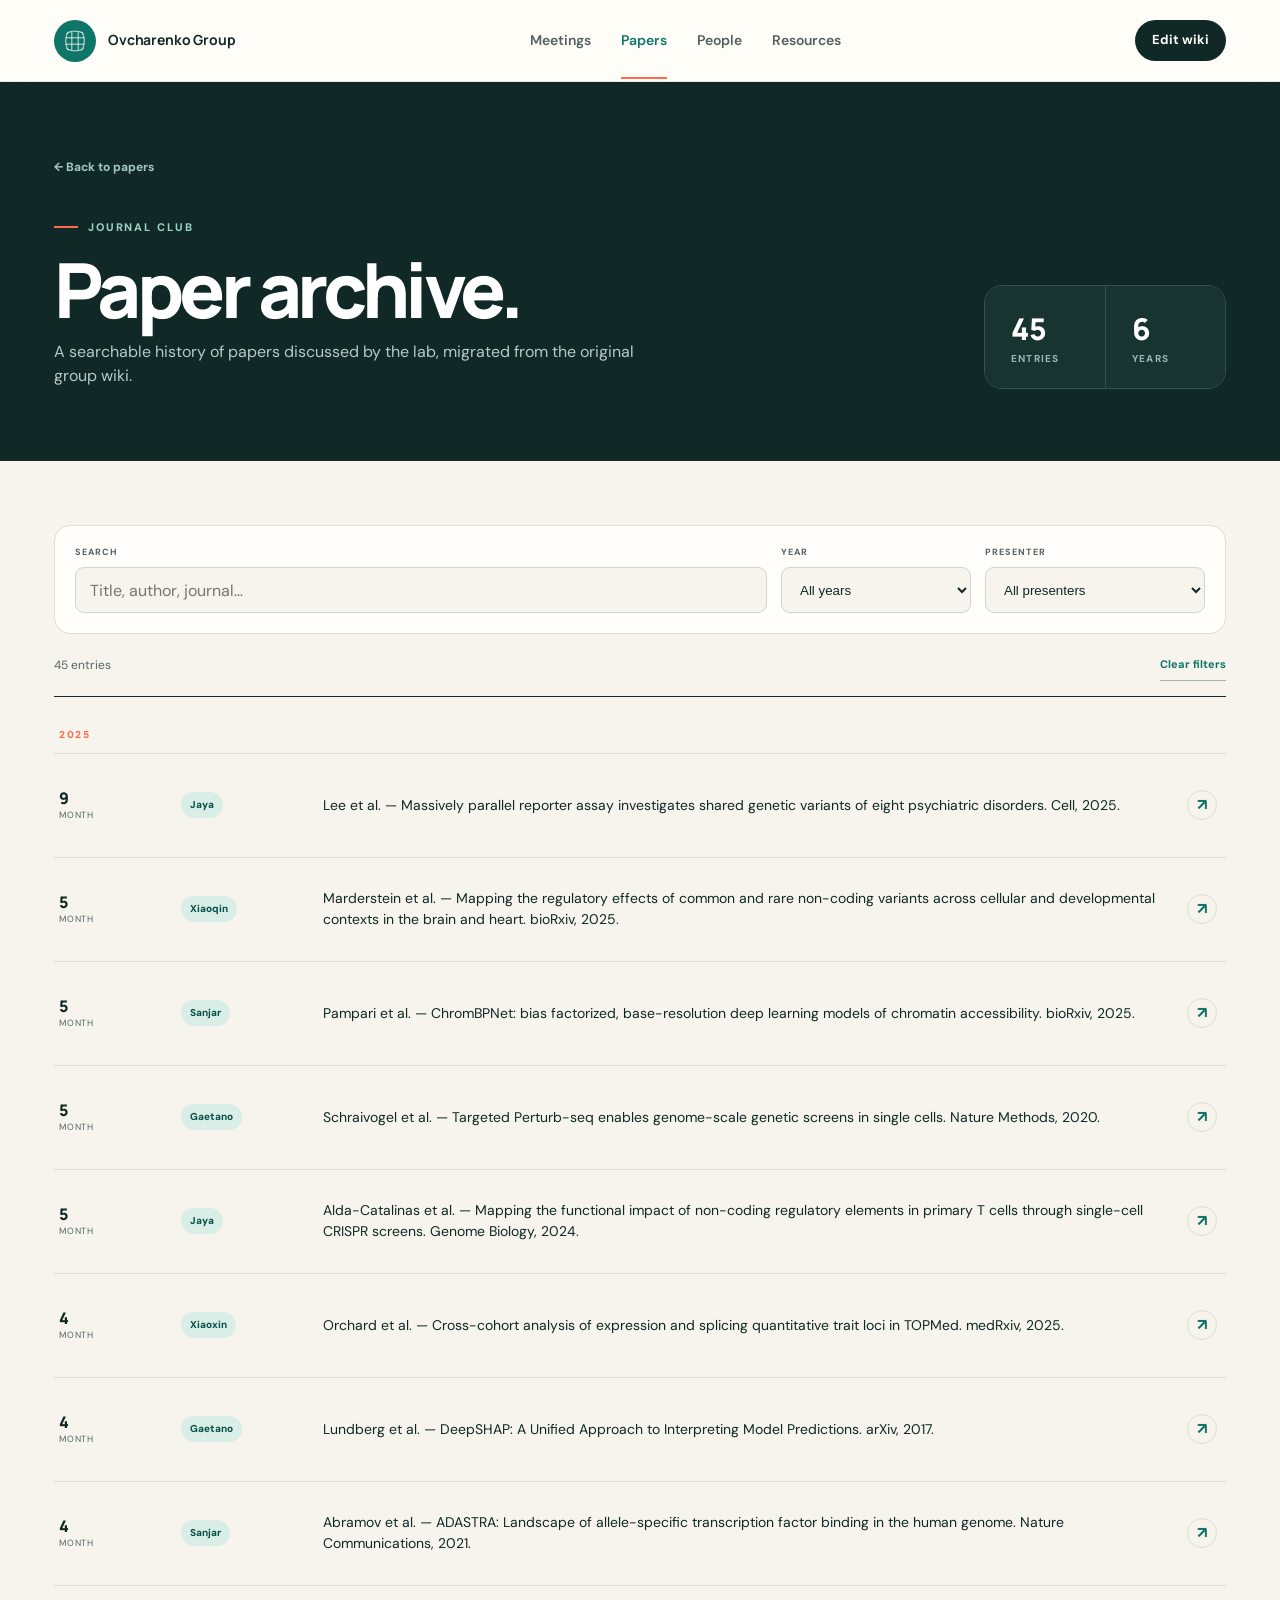
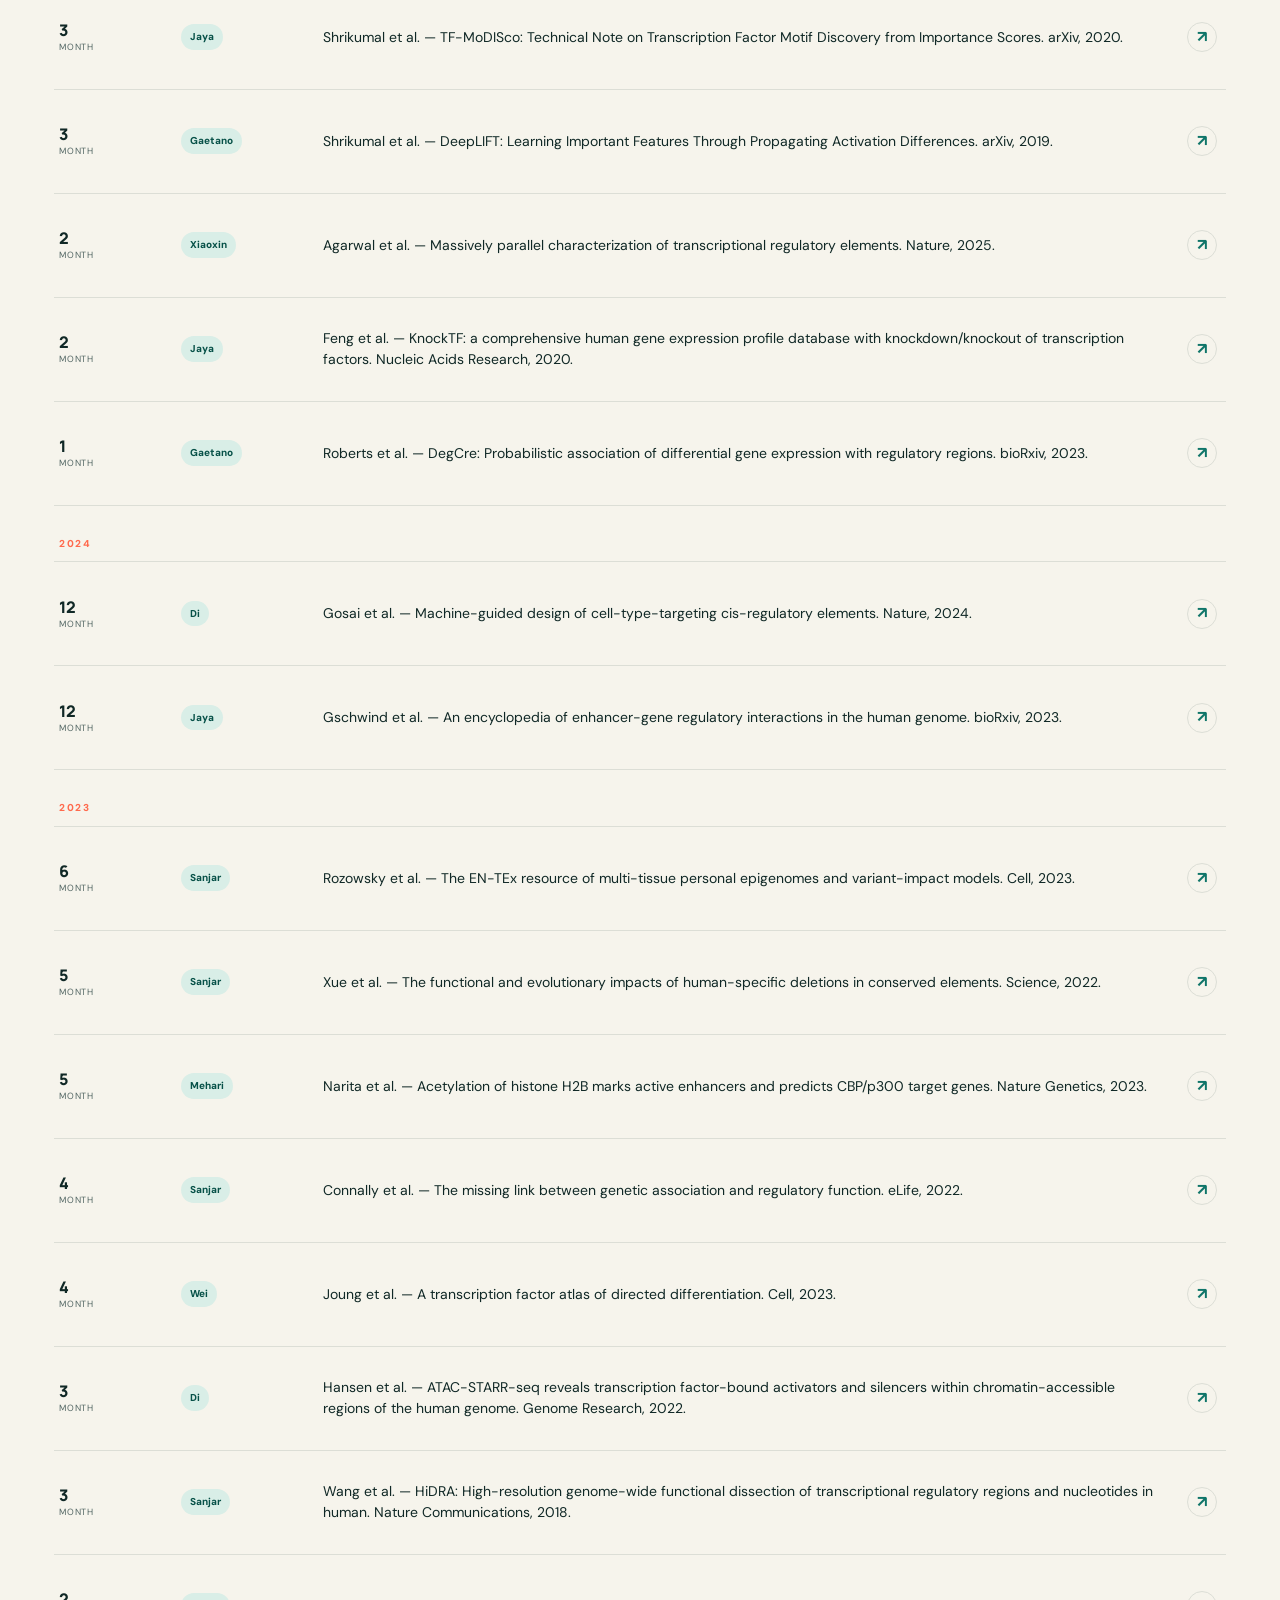
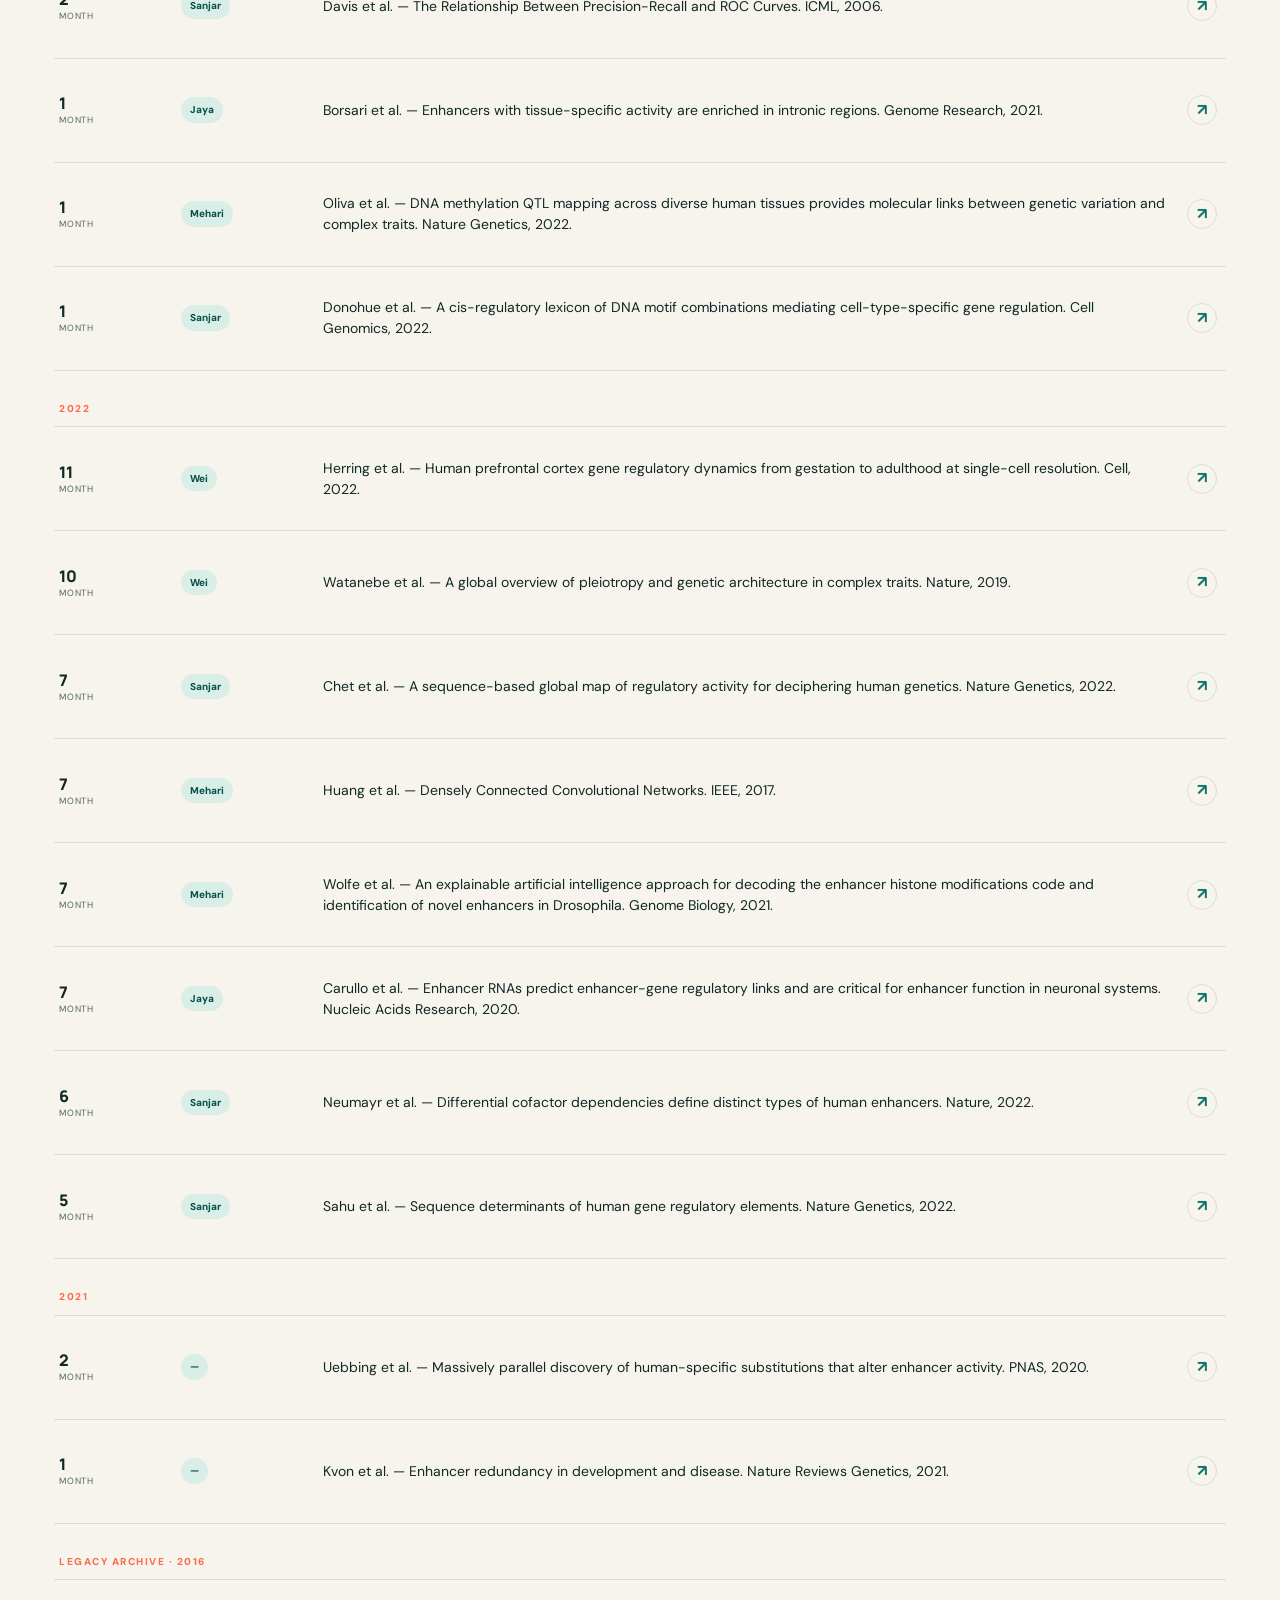
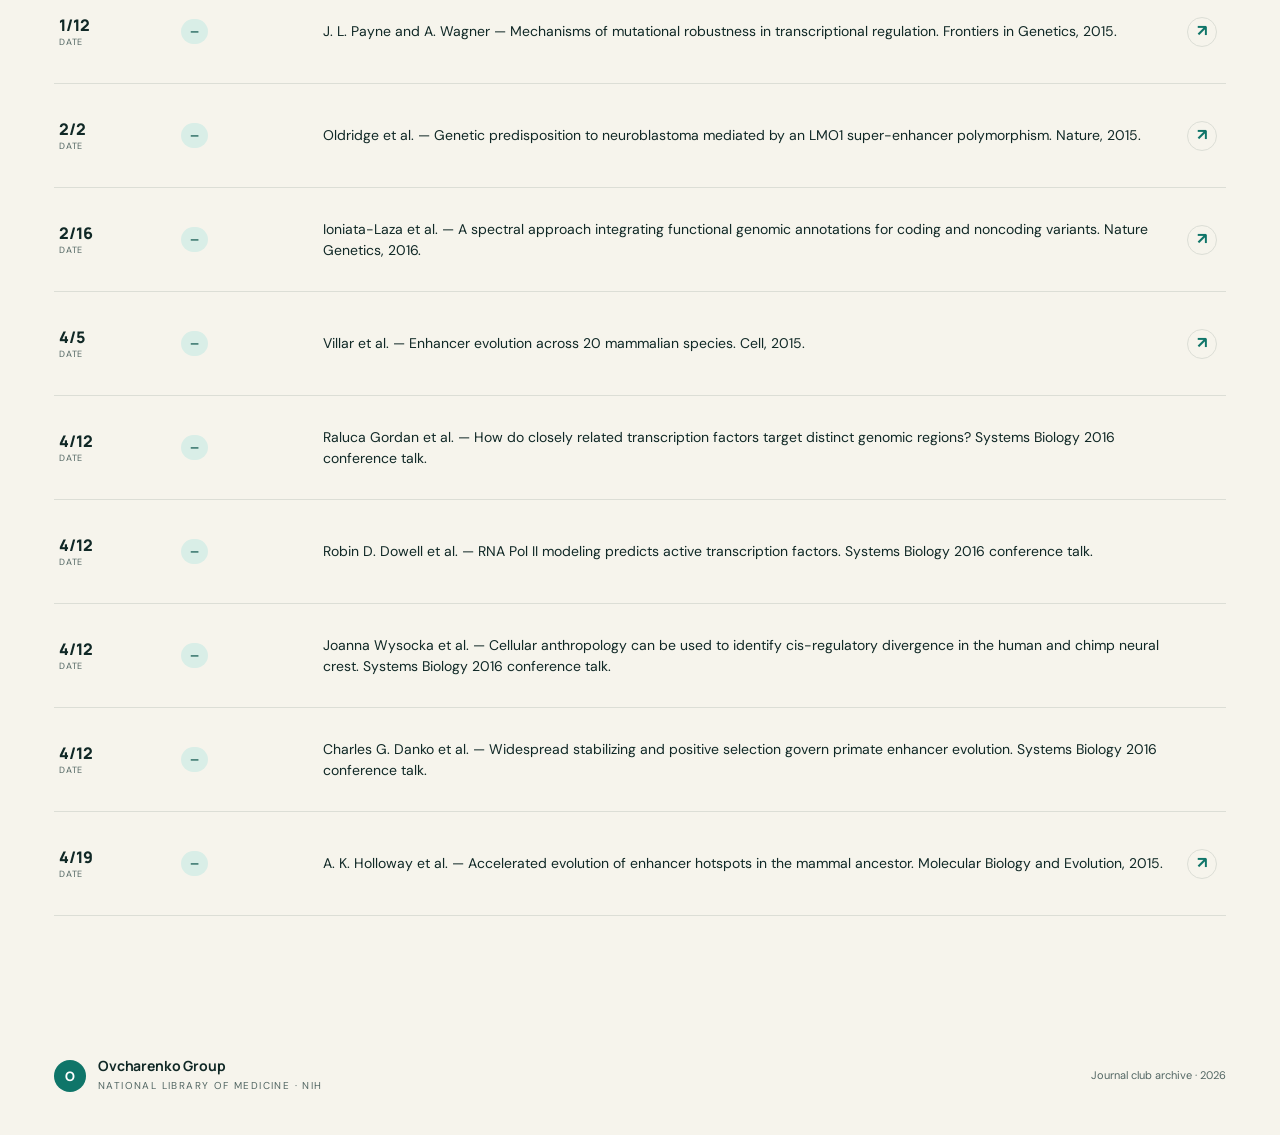
==== journal-club.html @ c12072d7 "Add modern journal club paper archive" ====
<!doctype html>
<html lang="en">
  <head>
    <meta charset="UTF-8" />
    <meta name="viewport" content="width=device-width, initial-scale=1.0" />
    <meta name="description" content="Ovcharenko Group journal club paper archive." />
    <title>Journal Club Archive · Ovcharenko Group</title>
    <link rel="preconnect" href="https://fonts.googleapis.com" />
    <link rel="preconnect" href="https://fonts.gstatic.com" crossorigin />
    <link href="https://fonts.googleapis.com/css2?family=DM+Sans:wght@400;500;600;700&family=Manrope:wght@600;700;800&display=swap" rel="stylesheet" />
    <link rel="stylesheet" href="styles.css?v=9" />
    <link rel="stylesheet" href="journal-club.css?v=1" />
  </head>
  <body>
    <a class="skip-link" href="#archive">Skip to archive</a>
    <div class="site-shell">
      <header class="topbar scrolled">
        <a class="brand" href="./" aria-label="Ovcharenko Group Wiki home">
          <span class="brand-mark" aria-hidden="true"><svg viewBox="0 0 44 44"><path d="M8 11c7-6 21-6 28 0M8 33c7 6 21 6 28 0M12 7c-6 8-6 22 0 30M32 7c6 8 6 22 0 30M7 17h30M7 27h30M17 7v30M27 7v30" /></svg></span>
          <span><strong>Ovcharenko Group</strong></span>
        </a>
        <nav class="desktop-nav" aria-label="Primary navigation">
          <a href="./#meetings">Meetings</a><a class="active" href="./#papers">Papers</a><a href="./#people">People</a><a href="./#resources">Resources</a>
        </nav>
        <div class="top-actions"><a class="edit-button" href="admin/">Edit wiki</a></div>
      </header>

      <main id="archive">
        <section class="archive-hero">
          <div>
            <a class="archive-back" href="./#papers">← Back to papers</a>
            <span class="eyebrow"><span></span> Journal club</span>
            <h1>Paper archive.</h1>
            <p>A searchable history of papers discussed by the lab, migrated from the original group wiki.</p>
          </div>
          <div class="archive-stats" aria-label="Archive summary">
            <div><strong id="paper-total">45</strong><span>entries</span></div>
            <div><strong id="year-total">6</strong><span>years</span></div>
          </div>
        </section>

        <section class="archive-section">
          <div class="archive-toolbar" aria-label="Archive filters">
            <label class="archive-search"><span>Search</span><input id="archive-search" type="search" placeholder="Title, author, journal…" autocomplete="off" /></label>
            <label><span>Year</span><select id="year-filter"><option value="">All years</option></select></label>
            <label><span>Presenter</span><select id="presenter-filter"><option value="">All presenters</option></select></label>
          </div>
          <div class="archive-meta"><p id="result-count" aria-live="polite"></p><button id="clear-filters" type="button">Clear filters</button></div>
          <div class="archive-list" id="archive-list"></div>
          <div class="archive-empty" id="archive-empty" hidden><strong>No papers found.</strong><span>Try a broader search or clear the filters.</span></div>
        </section>
      </main>

      <footer>
        <div class="brand footer-brand"><span class="brand-mark" aria-hidden="true">O</span><span><strong>Ovcharenko Group</strong><small>National Library of Medicine · NIH</small></span></div>
        <p>Journal club archive · <span id="year"></span></p>
      </footer>
    </div>
    <script src="journal-club.js?v=1" defer></script>
  </body>
</html>
---- styles.css ----
:root {
  --ink: #102826;
  --ink-soft: #526663;
  --paper: #f6f4ec;
  --white: #fffefa;
  --green: #0f7569;
  --green-dark: #075148;
  --mint: #d9eee7;
  --coral: #ff6a4d;
  --line: #dcded6;
  --yellow: #f5c75b;
  --shadow: 0 24px 60px rgba(14, 50, 45, .13);
  --radius: 22px;
}

* { box-sizing: border-box; }
html { scroll-behavior: smooth; scroll-padding-top: 96px; }
body { margin: 0; color: var(--ink); background: var(--paper); font-family: "DM Sans", sans-serif; font-size: 16px; line-height: 1.55; }
a { color: inherit; text-decoration: none; }
button, input { font: inherit; }
button { color: inherit; }
.skip-link { position: fixed; z-index: 99; left: 16px; top: -60px; padding: 10px 16px; background: var(--ink); color: white; border-radius: 8px; }
.skip-link:focus { top: 16px; }
.site-shell { overflow-x: clip; }
.topbar { position: sticky; top: 0; z-index: 50; height: 82px; margin: auto; padding: 0 max(34px, calc((100vw - 1172px) / 2)); display: flex; align-items: center; justify-content: space-between; gap: 28px; background: rgba(246,244,236,.92); border-bottom: 1px solid transparent; backdrop-filter: blur(16px); -webkit-backdrop-filter: blur(16px); transition: box-shadow .25s ease, border-color .25s ease, background .25s ease; }
.topbar.scrolled { background: rgba(255,254,250,.9); border-bottom-color: rgba(16,40,38,.09); box-shadow: 0 10px 28px rgba(14,50,45,.07); }
.brand { display: flex; align-items: center; gap: 12px; min-width: max-content; }
.brand-mark { width: 42px; height: 42px; border-radius: 50%; display: grid; place-items: center; background: var(--green); color: white; font-family: Manrope; font-weight: 800; }
.brand-mark svg { width: 28px; fill: none; stroke: currentColor; stroke-width: 1.25; }
.brand strong, .brand small { display: block; }
.brand strong { font: 700 14px/1.2 Manrope, sans-serif; letter-spacing: -.01em; }
.brand small { margin-top: 3px; color: var(--ink-soft); font-size: 10px; text-transform: uppercase; letter-spacing: .14em; }
.desktop-nav { display: flex; gap: 30px; align-items: center; }
.desktop-nav a { padding: 28px 0 25px; border-bottom: 2px solid transparent; color: #52605e; font-weight: 600; font-size: 14px; }
.desktop-nav a:hover, .desktop-nav a.active { color: var(--green); border-color: var(--coral); }
.top-actions { display: flex; align-items: center; gap: 12px; }
.search-trigger { border: 0; background: transparent; display: flex; align-items: center; gap: 7px; cursor: pointer; padding: 9px; color: var(--ink-soft); }
.search-trigger svg { width: 18px; fill: none; stroke: currentColor; stroke-width: 1.8; }
kbd { padding: 1px 6px; background: #e5e4dc; border: 1px solid #d3d3ca; border-radius: 5px; font-size: 10px; }
.edit-button { padding: 10px 17px; border-radius: 999px; background: var(--ink); color: white; font-size: 13px; font-weight: 700; transition: .2s; }
.edit-button:hover { background: var(--green); transform: translateY(-1px); }
.menu-button { display: none; border: 0; background: transparent; width: 42px; padding: 8px; cursor: pointer; }
.menu-button span { display: block; height: 2px; margin: 5px; background: var(--ink); }
.mobile-nav { padding: 18px 28px 24px; background: var(--white); border-top: 1px solid var(--line); }
.mobile-nav a { display: block; padding: 10px 0; font-weight: 600; }
.announcement { padding: 0 max(34px, calc((100vw - 1172px) / 2)); background: #e4f0eb; border-top: 1px solid rgba(15,117,105,.1); border-bottom: 1px solid rgba(15,117,105,.14); }
.announcement-inner { min-height: 64px; display: flex; align-items: center; gap: 18px; }
.announcement-label { flex: 0 0 auto; padding: 5px 9px; border-radius: 999px; background: var(--green); color: white; font-size: 9px; font-weight: 800; letter-spacing: .12em; text-transform: uppercase; }
.announcement p { margin: 0; color: #355b56; font-size: 12px; line-height: 1.5; }
.announcement strong { color: var(--green-dark); }

.hero { position: relative; min-height: 0; padding: 64px max(34px, calc((100vw - 1172px) / 2)) 56px; display: grid; grid-template-columns: 1.08fr .92fr; gap: 110px; align-items: center; background: var(--paper); color: var(--ink); overflow: hidden; border-top: 1px solid rgba(16,40,38,.08); border-bottom: 1px solid rgba(16,40,38,.06); }
.hero-copy, .next-card { position: relative; z-index: 2; }
.eyebrow, .section-kicker { font-size: 11px; font-weight: 800; letter-spacing: .17em; text-transform: uppercase; }
.eyebrow { display: flex; align-items: center; gap: 10px; color: var(--green); }
.eyebrow span { width: 24px; height: 2px; background: var(--coral); }
.hero h1 { max-width: 700px; margin: 20px 0 20px; font: 700 clamp(43px, 4.6vw, 66px)/1.05 Manrope, sans-serif; letter-spacing: -.055em; }
.hero h1 em { color: var(--green); font-style: normal; }
.hero-copy > p { max-width: 510px; margin: 0; color: var(--ink-soft); font-size: 17px; }
.hero-links { display: flex; align-items: center; gap: 28px; margin-top: 34px; }
.primary-button { display: inline-flex; align-items: center; gap: 24px; padding: 12px 17px; border-radius: 999px; background: var(--ink); color: white; font-weight: 700; font-size: 13px; box-shadow: none; transition: transform .25s ease, background .25s ease; }
.primary-button:hover { background: var(--green); transform: translateY(-2px); }
.text-button { padding: 10px 0; border: 0; border-bottom: 1px solid #a9b3ae; background: transparent; color: var(--ink); font-weight: 600; cursor: pointer; }
.next-card { border: 1px solid rgba(255,255,255,.12); border-radius: var(--radius); background: var(--green-dark); color: white; box-shadow: 0 30px 70px rgba(7,81,72,.16); overflow: hidden; transform: none; transition: transform .35s ease, box-shadow .35s ease; }
.next-card:hover { transform: translateY(-5px); box-shadow: 0 38px 85px rgba(7,81,72,.22); }
.next-card-top { display: flex; align-items: center; gap: 9px; padding: 16px 20px; border-bottom: 1px solid rgba(255,255,255,.13); color: #b8ded7; text-transform: uppercase; letter-spacing: .1em; font-size: 10px; font-weight: 800; }
.live-dot { width: 7px; height: 7px; border-radius: 50%; background: var(--coral); box-shadow: 0 0 0 4px rgba(255,106,77,.14); }
.date-chip { margin-left: auto; padding: 4px 8px; background: rgba(255,255,255,.1); color: white; border-radius: 999px; }
.next-card-body { padding: 25px 25px 22px; }
.meeting-time { margin: 0 0 7px; color: #b8cfcb; font-size: 13px; }
.next-card h2 { margin: 0; font: 800 27px/1.2 Manrope, sans-serif; }
.paper-title { margin: 14px 0 23px; color: #c8d9d6; font-size: 14px; line-height: 1.55; }
.presenter-row { display: flex; align-items: center; gap: 11px; }
.avatar { width: 36px; height: 36px; display: grid; place-items: center; border-radius: 50%; background: var(--coral); color: white; font-size: 11px; font-weight: 800; }
.presenter-row small, .presenter-row strong { display: block; }
.presenter-row small { color: #a6bfba; font-size: 10px; }
.presenter-row strong { font-size: 13px; }
.next-card-footer { padding: 13px 20px; background: rgba(255,255,255,.05); border-top: 1px solid rgba(255,255,255,.1); color: #b8cfcb; font-size: 11px; }
.next-card-footer span { display: flex; align-items: center; gap: 7px; }
.next-card-footer svg { width: 15px; fill: none; stroke: #8fc3ba; stroke-width: 1.7; }
.ambient-grid { position: absolute; inset: 0; pointer-events: none; opacity: .55; background-image: radial-gradient(rgba(15,117,105,.18) 1px, transparent 1px); background-size: 26px 26px; mask-image: linear-gradient(90deg, transparent 0%, transparent 48%, #000 100%); }

.content-section { max-width: 1172px; margin: auto; padding: 100px 0; }
.meetings-section { padding-top: 64px; }
.section-heading { display: flex; justify-content: space-between; align-items: end; margin-bottom: 35px; }
.section-kicker { color: var(--coral); }
.section-heading h2, .project-panel h2, .people-heading h2 { margin: 8px 0 0; font: 800 38px/1.08 Manrope, sans-serif; letter-spacing: -.045em; }
.section-heading > p { margin: 0; color: var(--ink-soft); font-size: 13px; text-align: right; }
.meeting-list { border-top: 1px solid var(--ink); }
.meeting-row { display: grid; grid-template-columns: 115px 140px 1fr 34px; gap: 20px; align-items: center; min-height: 95px; padding: 14px 6px; border-bottom: 1px solid var(--line); }
.meeting-row.is-past { position: relative; opacity: .68; background: rgba(16,40,38,.035); color: #687673; }
.meeting-row.is-past .date-block strong { color: #7e8986; }
.meeting-row.is-past .meeting-info small { color: #89918f; }
.meeting-row.is-past .meeting-link { background: var(--paper); }
.schedule-divider { padding: 31px 6px 10px; border-bottom: 1px solid var(--line); }
.schedule-divider span { display: inline-flex; align-items: center; gap: 8px; color: #89918f; font-size: 10px; font-weight: 800; letter-spacing: .14em; text-transform: uppercase; }
.schedule-divider span::before { content: ""; width: 18px; height: 1px; background: #abb3b0; }
.empty-schedule { padding: 28px 6px; border-bottom: 1px solid var(--line); color: var(--ink-soft); font-size: 13px; }
.date-block strong, .date-block small { display: block; }.date-block strong { font: 800 23px Manrope; }.date-block small { color: var(--ink-soft); font-size: 10px; text-transform: uppercase; letter-spacing: .1em; }
.meeting-person { font-weight: 700; font-size: 14px; }
.meeting-info small { color: var(--green); font-size: 10px; text-transform: uppercase; letter-spacing: .12em; font-weight: 800; }
.meeting-info p { margin: 4px 0 0; font-size: 14px; line-height: 1.4; }
.meeting-link { width: 30px; height: 30px; display: grid; place-items: center; border: 1px solid var(--line); border-radius: 50%; color: var(--green); }
.meeting-link:hover { color: white; background: var(--green); }
.show-all { margin: 26px auto 0; display: block; padding: 10px 18px; border: 1px solid var(--line); background: transparent; border-radius: 999px; color: var(--ink-soft); font-size: 12px; font-weight: 700; cursor: pointer; }
.show-all:hover { border-color: var(--green); color: var(--green); }

.papers-section { max-width: none; padding-left: max(34px, calc((100vw - 1172px) / 2)); padding-right: max(34px, calc((100vw - 1172px) / 2)); background: var(--ink); color: white; }
.section-heading.light > p { color: #9cafac; }.section-heading.light h2 { color: white; }
.archive-link { display: inline-block; margin-top: 10px; color: #d1e8e3; font-weight: 700; }
.archive-link:hover { color: white; }
.paper-grid { display: grid; grid-template-columns: repeat(3, 1fr); gap: 16px; }
.paper-card { min-height: 245px; padding: 23px; display: flex; flex-direction: column; border: 1px solid #39504e; border-radius: 14px; background: #183432; transition: .25s; }
.paper-card:hover { transform: translateY(-4px); border-color: #658b85; background: #1b3d3a; }
.paper-card > span { color: var(--yellow); font-size: 10px; font-weight: 800; letter-spacing: .13em; text-transform: uppercase; }
.paper-card h3 { margin: 18px 0; font: 700 17px/1.4 Manrope; letter-spacing: -.02em; }
.paper-card a { margin-top: auto; color: #b6d1cc; font-size: 12px; font-weight: 700; }.paper-card a:hover { color: white; }

.split-section { display: grid; grid-template-columns: .8fr 1.2fr; gap: 80px; }
.project-panel > p { color: var(--ink-soft); font-size: 13px; }
.project-list { margin-top: 26px; border-top: 1px solid var(--ink); }
.project-row { display: grid; grid-template-columns: 92px 1fr; padding: 13px 4px; border-bottom: 1px solid var(--line); font-size: 13px; }.project-row strong { color: var(--green); }
.people-heading { display: flex; align-items: end; justify-content: space-between; }.people-heading > a { padding-bottom: 5px; color: var(--green); font-size: 12px; font-weight: 700; }
.people-grid { margin-top: 28px; display: grid; grid-template-columns: repeat(3, 1fr); gap: 12px; }
.person { min-height: 190px; border: 1px solid var(--line); border-radius: 14px; background: var(--white); overflow: hidden; transition: transform .3s ease, box-shadow .3s ease, border-color .3s ease; }
.person:hover { transform: translateY(-4px); border-color: #bbc9c5; box-shadow: 0 16px 34px rgba(14,50,45,.09); }
.person-photo-wrap { position: relative; width: 100%; height: 128px; background: linear-gradient(145deg, var(--mint), #edf0e6); display: grid; place-items: center; overflow: hidden; }
.person-photo { width: 100%; height: 100%; display: block; object-fit: cover; object-position: center 28%; filter: saturate(.84); transition: transform .5s ease, filter .4s ease; }
.person:hover .person-photo { transform: scale(1.035); filter: saturate(1); }
.person-avatar { width: 50px; height: 50px; display: grid; place-items: center; border-radius: 50%; background: var(--green); color: white; font-size: 12px; font-weight: 800; }
.person-details { padding: 12px 13px 14px; }.person-details strong, .person-details small { display: block; }.person-details strong { font: 700 12px Manrope; }.person-details small { margin-top: 3px; color: var(--ink-soft); font-size: 9px; }

.resources-section { padding-top: 0; }
.resource-grid { display: grid; grid-template-columns: repeat(3, 1fr); gap: 14px; }
.resource-card { min-height: 150px; padding: 21px; border: 1px solid var(--line); border-radius: 13px; background: var(--white); transition: .2s; }
.resource-card:hover { border-color: var(--green); box-shadow: 0 12px 28px rgba(12,67,60,.08); transform: translateY(-2px); }
.resource-card b { display: inline-grid; place-items: center; width: 30px; height: 30px; border-radius: 8px; background: var(--mint); color: var(--green); font-size: 11px; }
.resource-card h3 { margin: 15px 0 3px; font: 700 15px Manrope; }.resource-card p { margin: 0; color: var(--ink-soft); font-size: 11px; }
.acknowledgement { max-width: 1172px; margin: 0 auto 80px; border-top: 1px solid var(--line); border-bottom: 1px solid var(--line); }
.acknowledgement button { width: 100%; display: flex; justify-content: space-between; align-items: center; padding: 20px 4px; border: 0; background: transparent; text-align: left; cursor: pointer; }.acknowledgement strong, .acknowledgement small { display: block; }.acknowledgement strong { font-size: 13px; }.acknowledgement small { color: var(--ink-soft); font-size: 11px; }.acknowledgement button > span:last-child { font-size: 24px; color: var(--green); }.acknowledgement p { max-width: 900px; margin: 0; padding: 0 4px 24px; color: var(--ink-soft); font-size: 12px; }
footer { max-width: 1172px; margin: auto; padding: 30px 0 40px; display: flex; justify-content: space-between; align-items: center; }footer p { color: var(--ink-soft); font-size: 11px; }.footer-brand .brand-mark { width: 32px; height: 32px; font-size: 13px; }
.reveal { opacity: 0; transform: translateY(18px); transition: opacity .7s ease, transform .7s ease; }.reveal.is-visible { opacity: 1; transform: translateY(0); }

.search-dialog { width: min(680px, calc(100vw - 28px)); max-height: 75vh; margin-top: 11vh; padding: 0; border: 0; border-radius: 16px; background: var(--white); box-shadow: var(--shadow); }.search-dialog::backdrop { background: rgba(4, 28, 25, .76); backdrop-filter: blur(5px); }.search-box { height: 70px; display: grid; grid-template-columns: 24px 1fr 34px; align-items: center; gap: 12px; padding: 0 20px; border-bottom: 1px solid var(--line); }.search-box svg { width: 22px; fill: none; stroke: var(--green); stroke-width: 1.8; }.search-box input { width: 100%; border: 0; outline: 0; background: transparent; font-size: 17px; }.search-box button { border: 0; background: transparent; font-size: 26px; cursor: pointer; }.search-results { padding: 16px 20px 24px; max-height: 55vh; overflow: auto; }.search-results > p { color: var(--ink-soft); font-size: 13px; }.search-result { display: block; padding: 13px 4px; border-bottom: 1px solid var(--line); }.search-result small { display: block; color: var(--coral); text-transform: uppercase; letter-spacing: .1em; font-size: 9px; font-weight: 800; }.search-result strong { display: block; margin-top: 3px; font-size: 13px; }

@media (max-width: 900px) {
  .desktop-nav, .search-trigger span, .search-trigger kbd { display: none; }.menu-button { display: block; }.hero { grid-template-columns: 1fr; gap: 46px; padding-top: 65px; padding-bottom: 85px; }.next-card { max-width: 520px; transform: none; }.ambient-grid { mask-image: linear-gradient(180deg, transparent 0%, #000 100%); }.content-section, .acknowledgement, footer { margin-left: 28px; margin-right: 28px; }.papers-section { margin: 0; }.paper-grid { grid-template-columns: repeat(2, 1fr); }.split-section { grid-template-columns: 1fr; gap: 60px; }.resource-grid { grid-template-columns: repeat(2, 1fr); }
}
@media (max-width: 580px) {
  .topbar { height: 70px; padding: 0 18px; }.brand small, .edit-button { display: none; }.announcement { padding: 14px 20px; }.announcement-inner { min-height: 0; align-items: flex-start; gap: 10px; }.announcement p { font-size: 11px; }.hero { padding: 54px 22px 76px; }.hero h1 { font-size: 43px; }.hero-copy > p { font-size: 16px; }.hero-links { align-items: flex-start; flex-direction: column; gap: 14px; }.next-card-body { padding: 21px; }.content-section { padding: 74px 0; margin-left: 20px; margin-right: 20px; }.section-heading { align-items: flex-start; gap: 16px; }.section-heading > p { display: none; }.section-heading h2, .project-panel h2, .people-heading h2 { font-size: 31px; }.meeting-row { grid-template-columns: 77px 1fr 28px; gap: 12px; }.meeting-person { grid-column: 2; grid-row: 1; align-self: start; margin-top: 2px; }.meeting-info { grid-column: 1 / 4; padding-top: 3px; }.meeting-link { grid-column: 3; grid-row: 1; }.date-block strong { font-size: 18px; }.paper-grid, .people-grid, .resource-grid { grid-template-columns: 1fr; }.paper-card { min-height: 205px; }.people-grid { grid-template-columns: repeat(2, 1fr); }.person { min-height: 70px; }.acknowledgement, footer { margin-left: 20px; margin-right: 20px; }.footer-brand small { display: block; }footer { align-items: flex-start; flex-direction: column; gap: 18px; }
}
@media (prefers-reduced-motion: reduce) { * { scroll-behavior: auto !important; transition: none !important; }.reveal { opacity: 1; transform: none; } }
---- journal-club.css ----
.archive-hero { min-height: 360px; padding: 72px max(34px, calc((100vw - 1172px) / 2)); display: flex; align-items: end; justify-content: space-between; gap: 60px; color: white; background: var(--ink); }
.archive-back { display: inline-block; margin-bottom: 42px; color: #a9c7c2; font-size: 12px; font-weight: 700; }
.archive-back:hover { color: white; }
.archive-hero .eyebrow { color: #9bd0c7; }
.archive-hero h1 { margin: 15px 0 13px; font: 800 clamp(48px, 6vw, 76px)/1 Manrope, sans-serif; letter-spacing: -.06em; }
.archive-hero p { max-width: 590px; margin: 0; color: #b7cac7; font-size: 16px; }
.archive-stats { display: flex; flex: 0 0 auto; border: 1px solid #38504d; border-radius: 18px; overflow: hidden; }
.archive-stats div { min-width: 120px; padding: 22px 26px; background: #173431; }
.archive-stats div + div { border-left: 1px solid #38504d; }
.archive-stats strong, .archive-stats span { display: block; }
.archive-stats strong { font: 800 30px Manrope; }
.archive-stats span { margin-top: 2px; color: #9db7b3; font-size: 10px; font-weight: 700; letter-spacing: .12em; text-transform: uppercase; }
.archive-section { max-width: 1172px; margin: auto; padding: 64px 0 110px; }
.archive-toolbar { display: grid; grid-template-columns: 1fr 190px 220px; gap: 14px; padding: 20px; border: 1px solid var(--line); border-radius: 16px; background: var(--white); }
.archive-toolbar label { display: grid; gap: 7px; }
.archive-toolbar label > span { color: var(--ink-soft); font-size: 9px; font-weight: 800; letter-spacing: .12em; text-transform: uppercase; }
.archive-toolbar input, .archive-toolbar select { width: 100%; height: 46px; padding: 0 14px; border: 1px solid #ced4ce; border-radius: 9px; color: var(--ink); background: var(--paper); outline: none; }
.archive-toolbar input:focus, .archive-toolbar select:focus { border-color: var(--green); box-shadow: 0 0 0 3px rgba(15,117,105,.1); }
.archive-meta { min-height: 62px; display: flex; align-items: center; justify-content: space-between; }
.archive-meta p { margin: 0; color: var(--ink-soft); font-size: 12px; }
.archive-meta button { padding: 7px 0; border: 0; border-bottom: 1px solid #a9b3ae; color: var(--green); background: transparent; font-size: 11px; font-weight: 700; cursor: pointer; }
.archive-list { border-top: 1px solid var(--ink); }
.archive-row { display: grid; grid-template-columns: 100px 120px 1fr 34px; gap: 22px; align-items: center; min-height: 104px; padding: 17px 5px; border-bottom: 1px solid var(--line); transition: background .2s; }
.archive-row:hover { background: rgba(255,254,250,.7); }
.archive-date strong, .archive-date small { display: block; }
.archive-date strong { font: 800 16px Manrope; }
.archive-date small { color: var(--ink-soft); font-size: 9px; letter-spacing: .09em; text-transform: uppercase; }
.presenter-chip { justify-self: start; padding: 5px 9px; border-radius: 999px; color: var(--green-dark); background: var(--mint); font-size: 10px; font-weight: 800; }
.archive-citation { margin: 0; font-size: 14px; line-height: 1.5; }
.archive-row-link { width: 30px; height: 30px; display: grid; place-items: center; border: 1px solid var(--line); border-radius: 50%; color: var(--green); font-weight: 800; }
.archive-row-link:hover { color: white; background: var(--green); }
.archive-year-divider { padding: 30px 5px 10px; border-bottom: 1px solid var(--line); color: var(--coral); font-size: 10px; font-weight: 800; letter-spacing: .15em; text-transform: uppercase; }
.archive-empty { padding: 70px 20px; text-align: center; border-bottom: 1px solid var(--line); }
.archive-empty strong, .archive-empty span { display: block; }
.archive-empty span { margin-top: 7px; color: var(--ink-soft); font-size: 13px; }
@media (max-width: 900px) { .archive-hero { align-items: flex-start; flex-direction: column; }.archive-section { margin: 0 28px; }.archive-toolbar { grid-template-columns: 1fr 1fr; }.archive-search { grid-column: 1 / -1; } }
@media (max-width: 580px) { .archive-hero { min-height: 0; padding: 48px 20px 54px; }.archive-back { margin-bottom: 32px; }.archive-stats { width: 100%; }.archive-stats div { min-width: 0; flex: 1; }.archive-section { margin: 0 20px; padding-top: 36px; }.archive-toolbar { grid-template-columns: 1fr; padding: 15px; }.archive-search { grid-column: auto; }.archive-row { grid-template-columns: 76px 1fr 28px; gap: 10px; padding: 16px 2px; }.presenter-chip { grid-column: 2; grid-row: 1; }.archive-citation { grid-column: 1 / 4; font-size: 13px; }.archive-row-link { grid-column: 3; grid-row: 1; } }
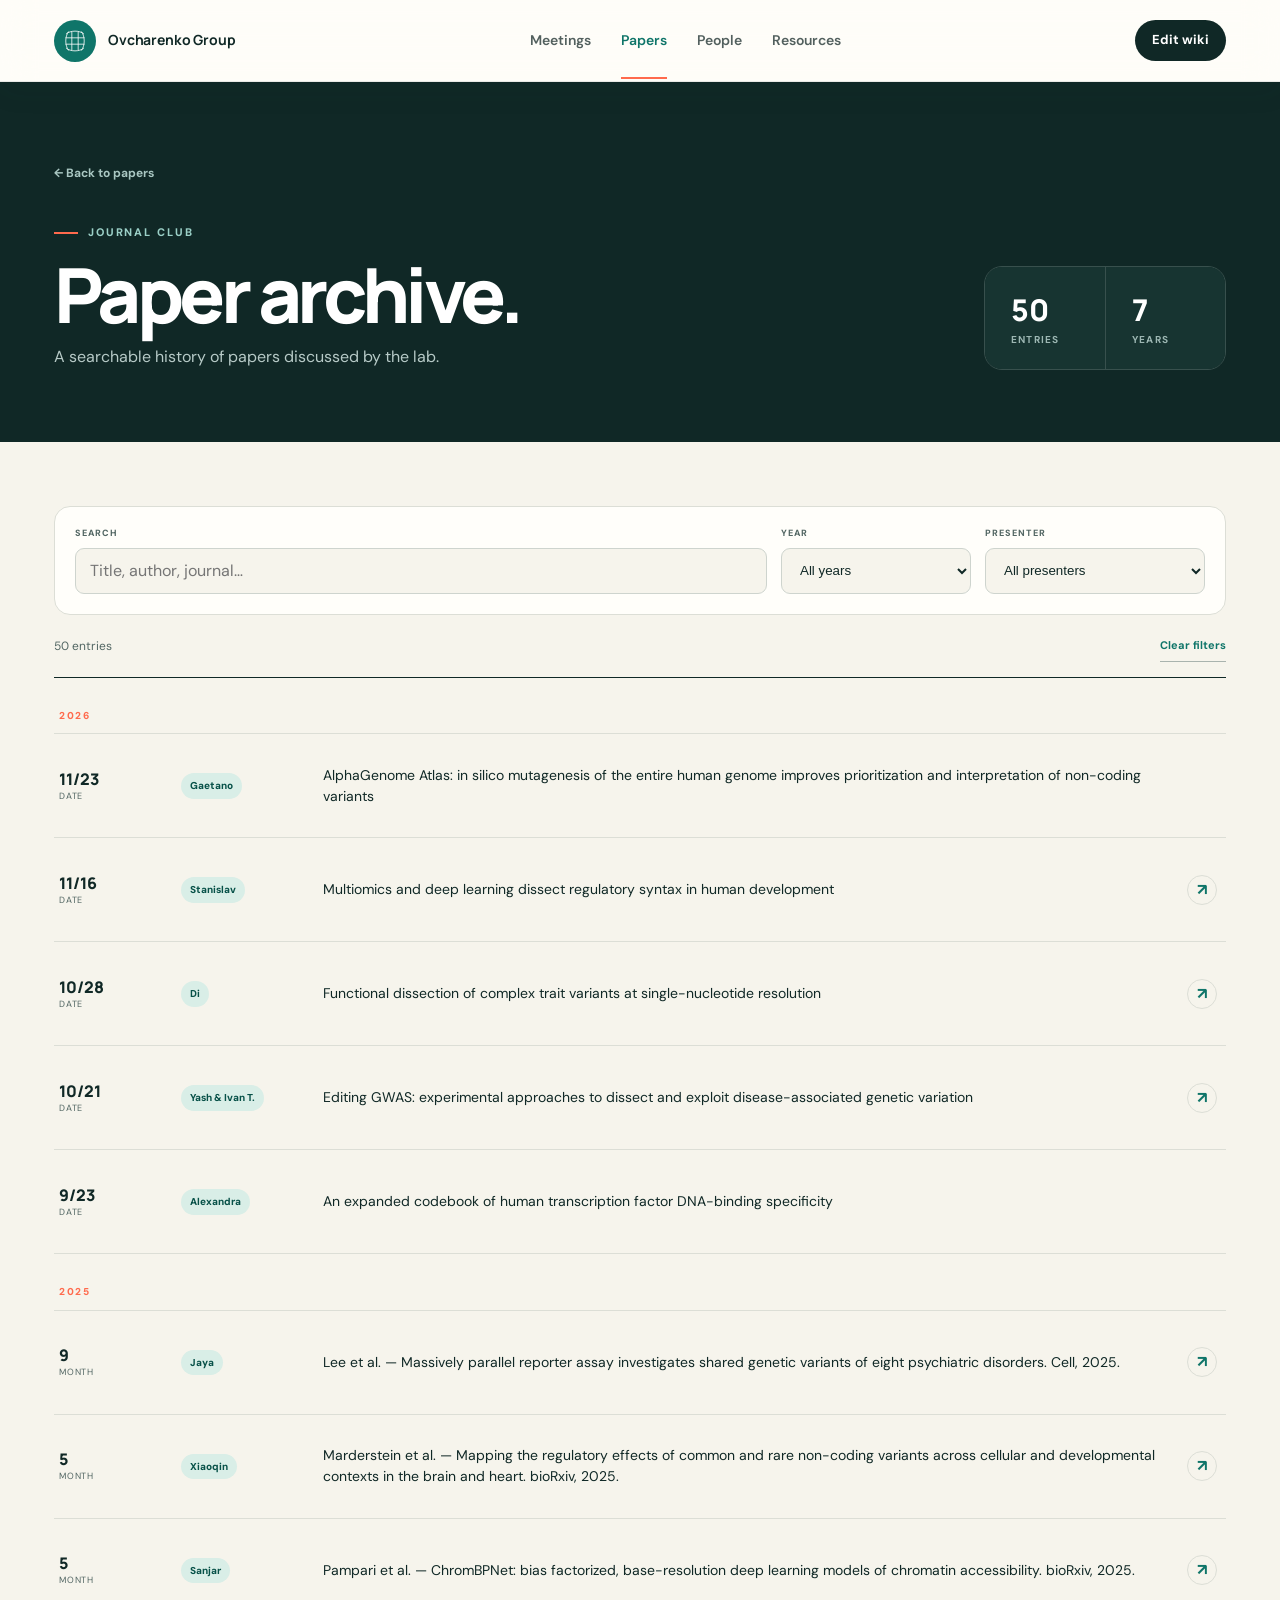
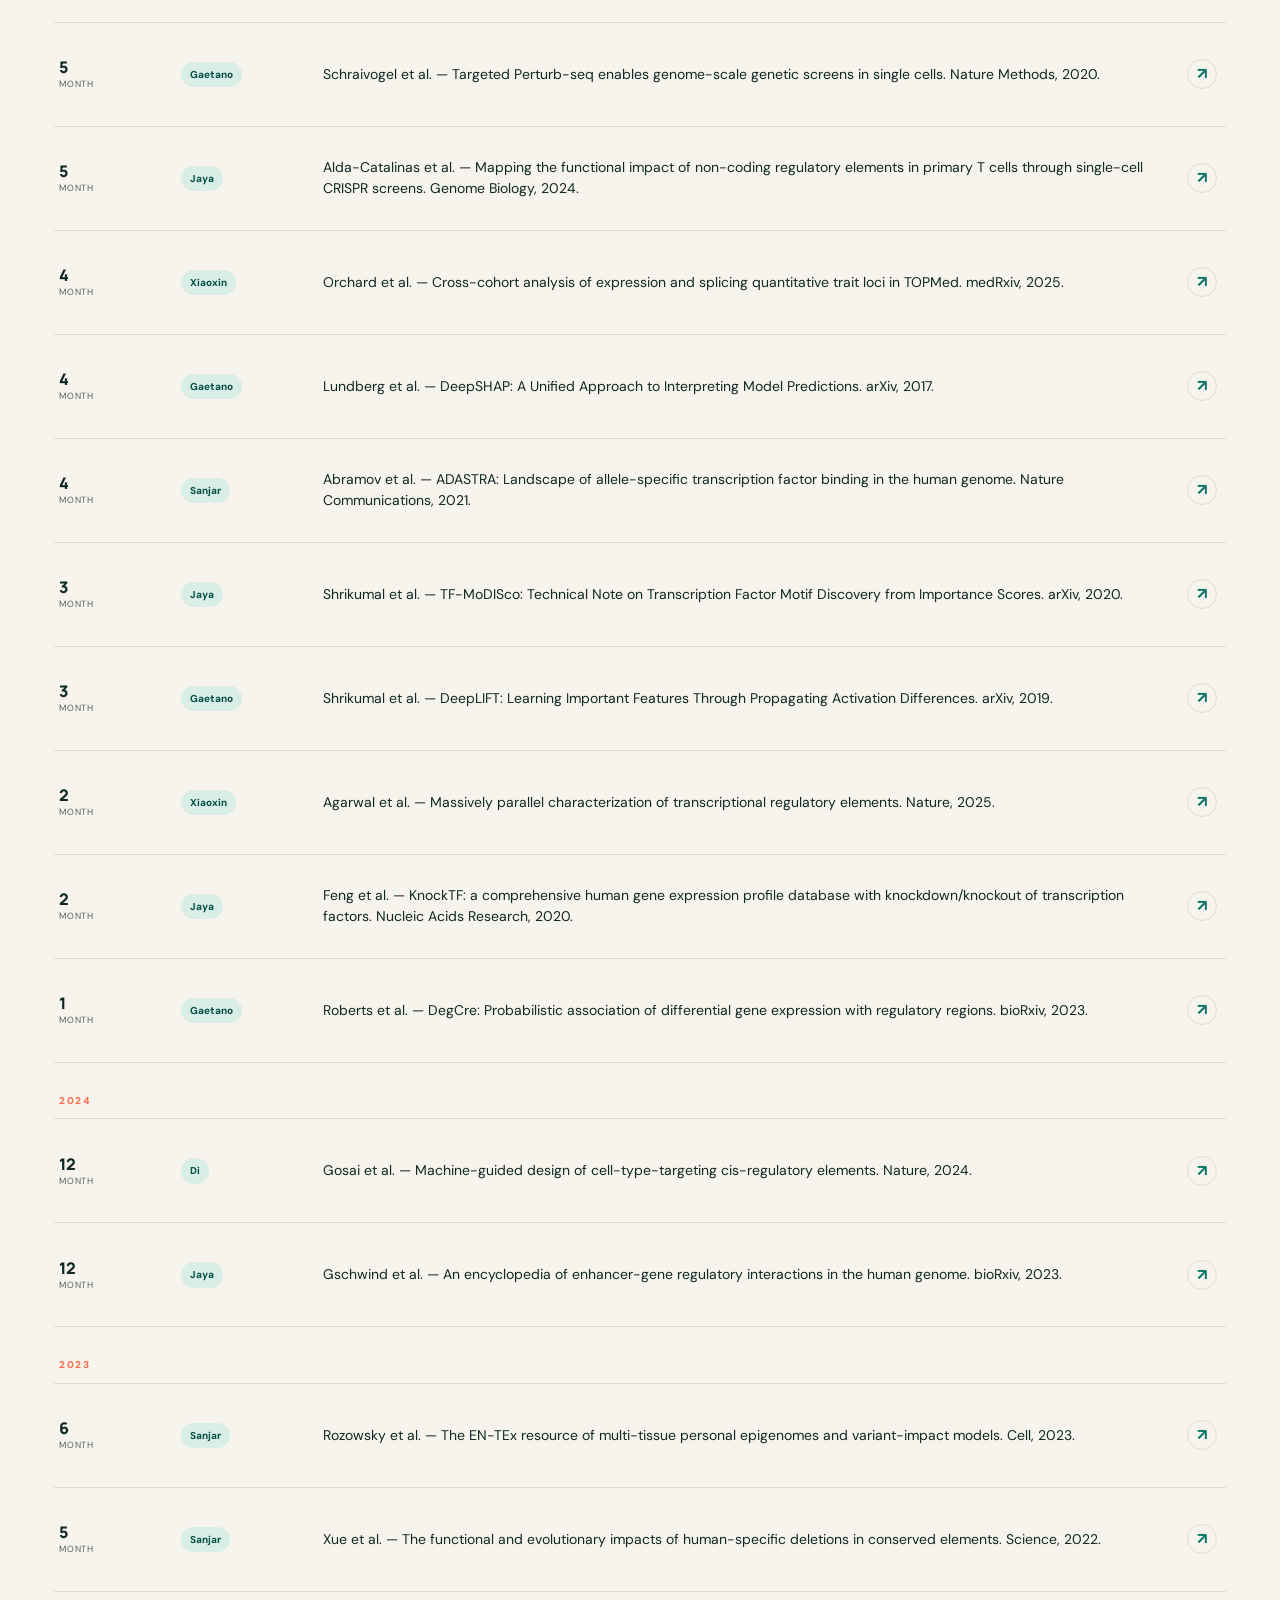
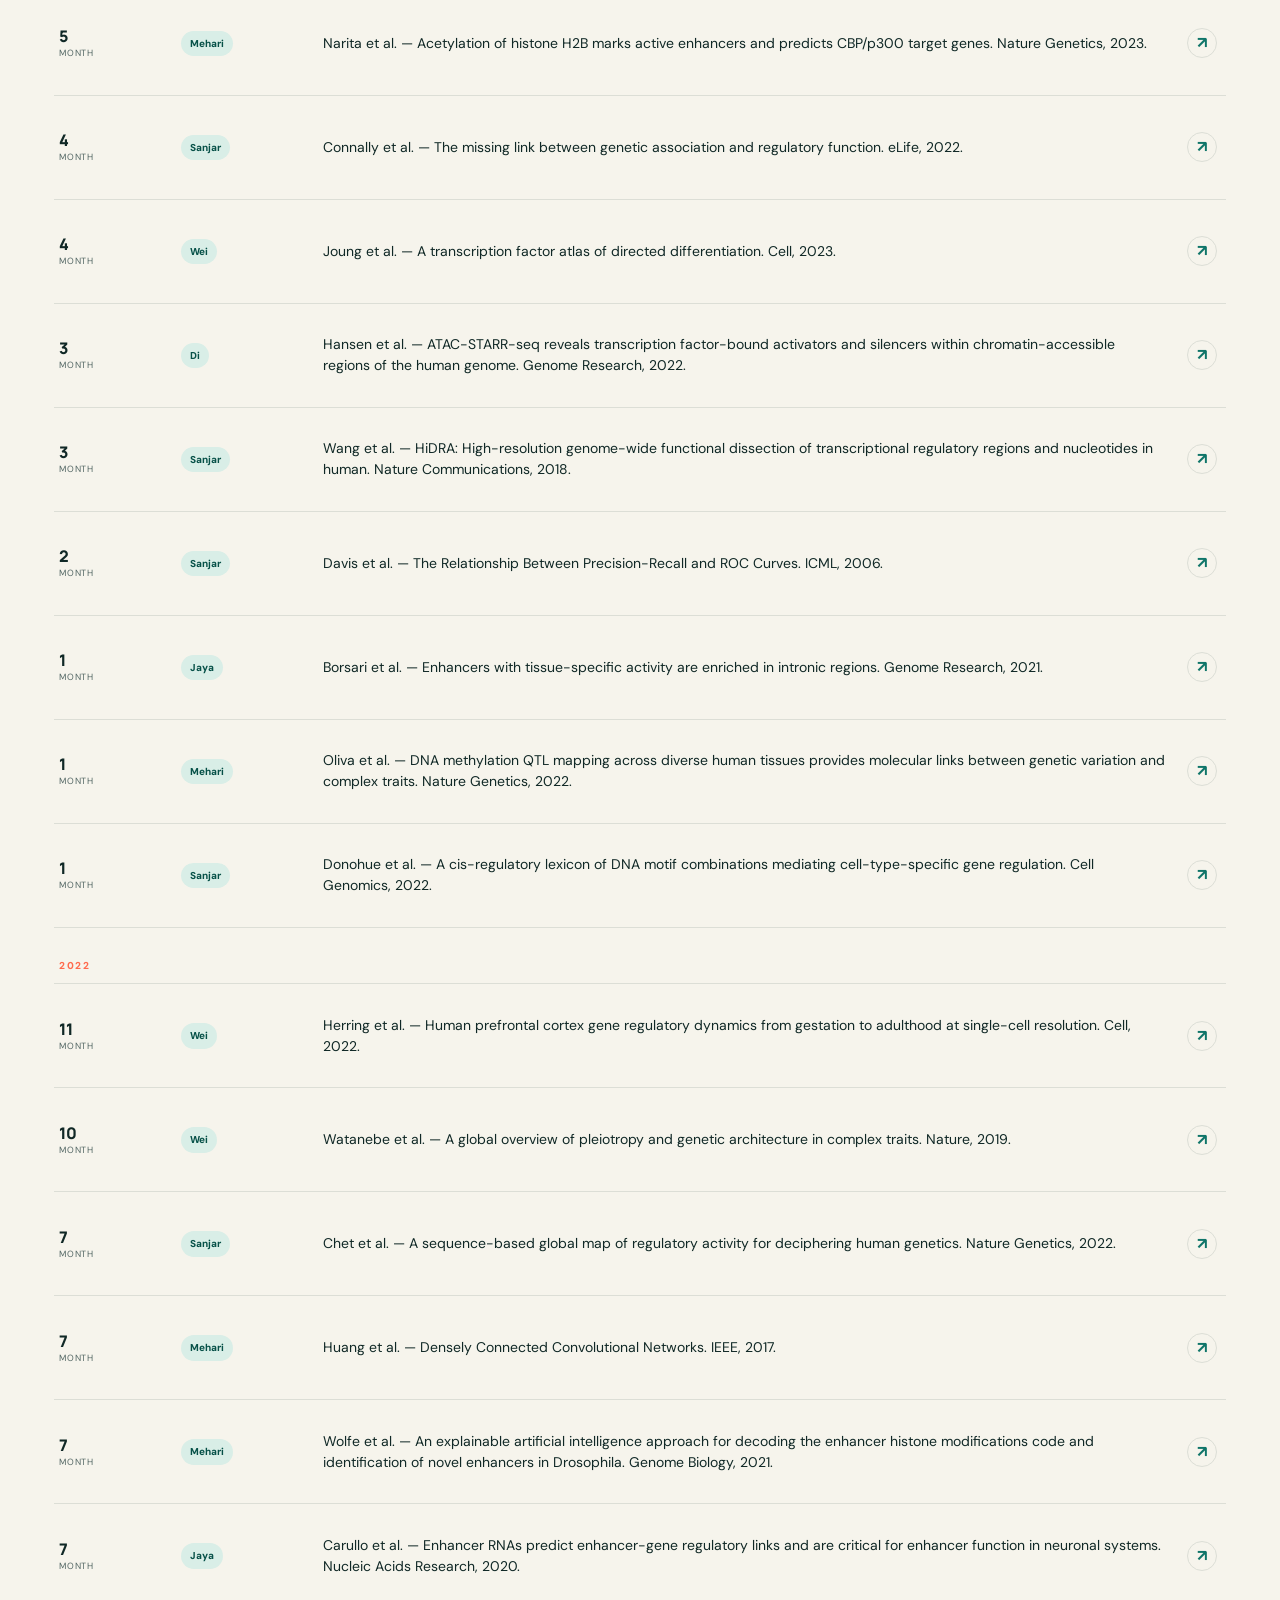
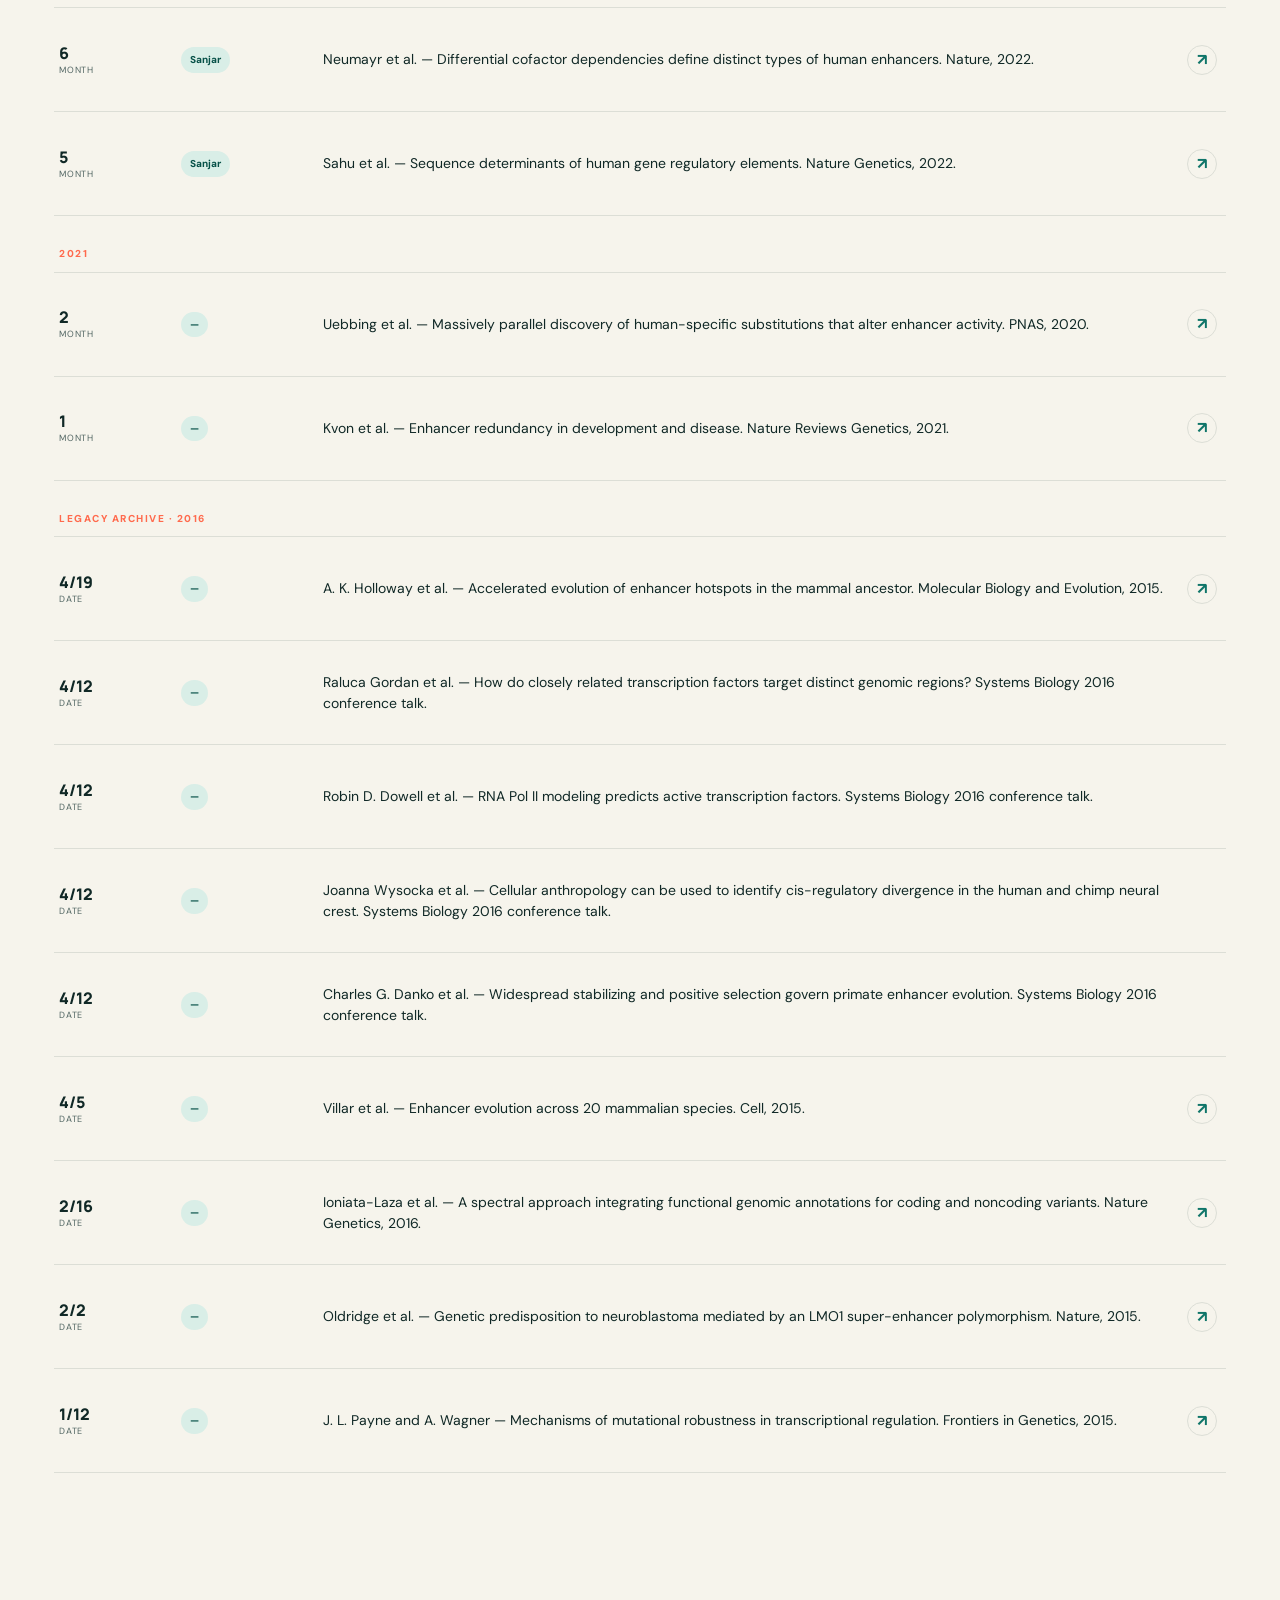
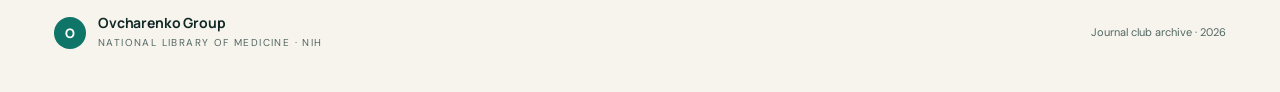
==== commit 016c8e88: "Automatically archive completed journal clubs" ====
--- a/journal-club.html
+++ b/journal-club.html
@@ -31,7 +31,7 @@
             <a class="archive-back" href="./#papers">← Back to papers</a>
             <span class="eyebrow"><span></span> Journal club</span>
             <h1>Paper archive.</h1>
-            <p>A searchable history of papers discussed by the lab, migrated from the original group wiki.</p>
+            <p>A searchable history of papers discussed by the lab.</p>
           </div>
           <div class="archive-stats" aria-label="Archive summary">
             <div><strong id="paper-total">45</strong><span>entries</span></div>
@@ -56,6 +56,6 @@
         <p>Journal club archive · <span id="year"></span></p>
       </footer>
     </div>
-    <script src="journal-club.js?v=1" defer></script>
+    <script src="journal-club.js?v=2" defer></script>
   </body>
 </html>
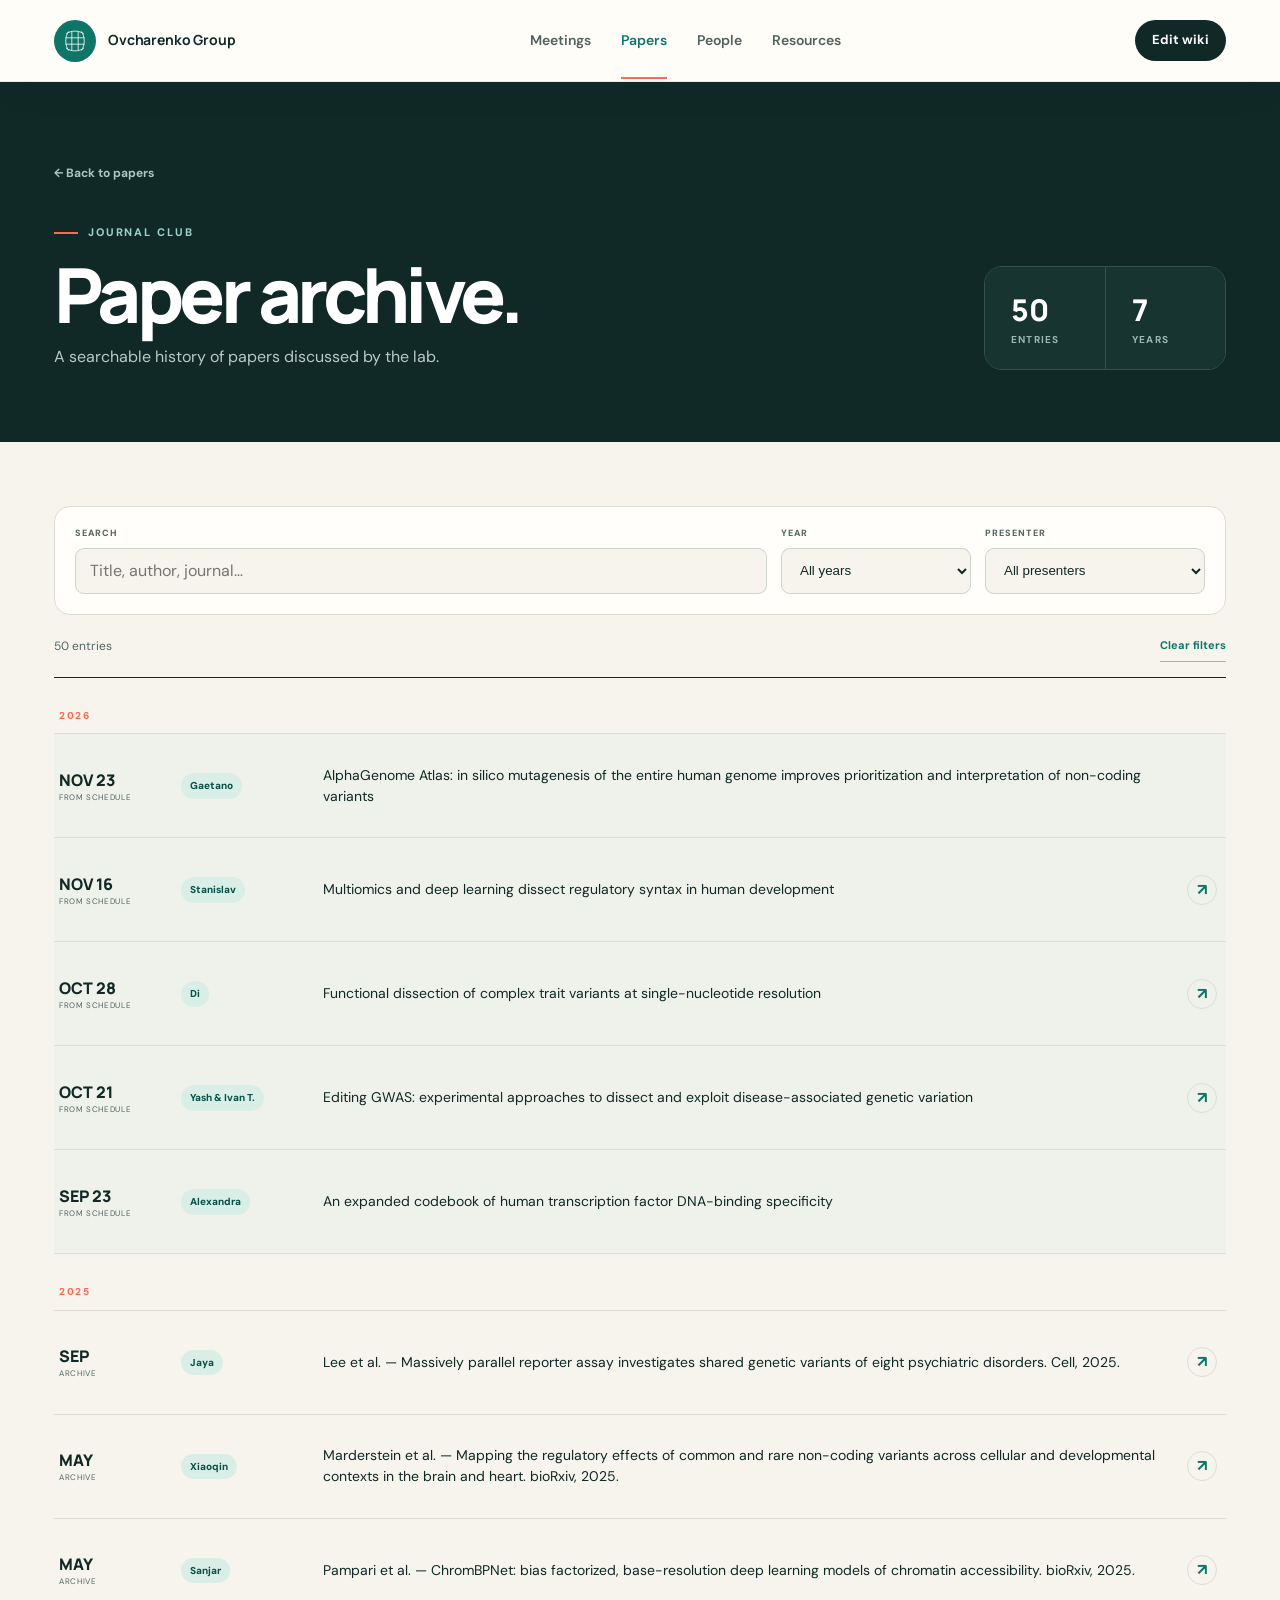
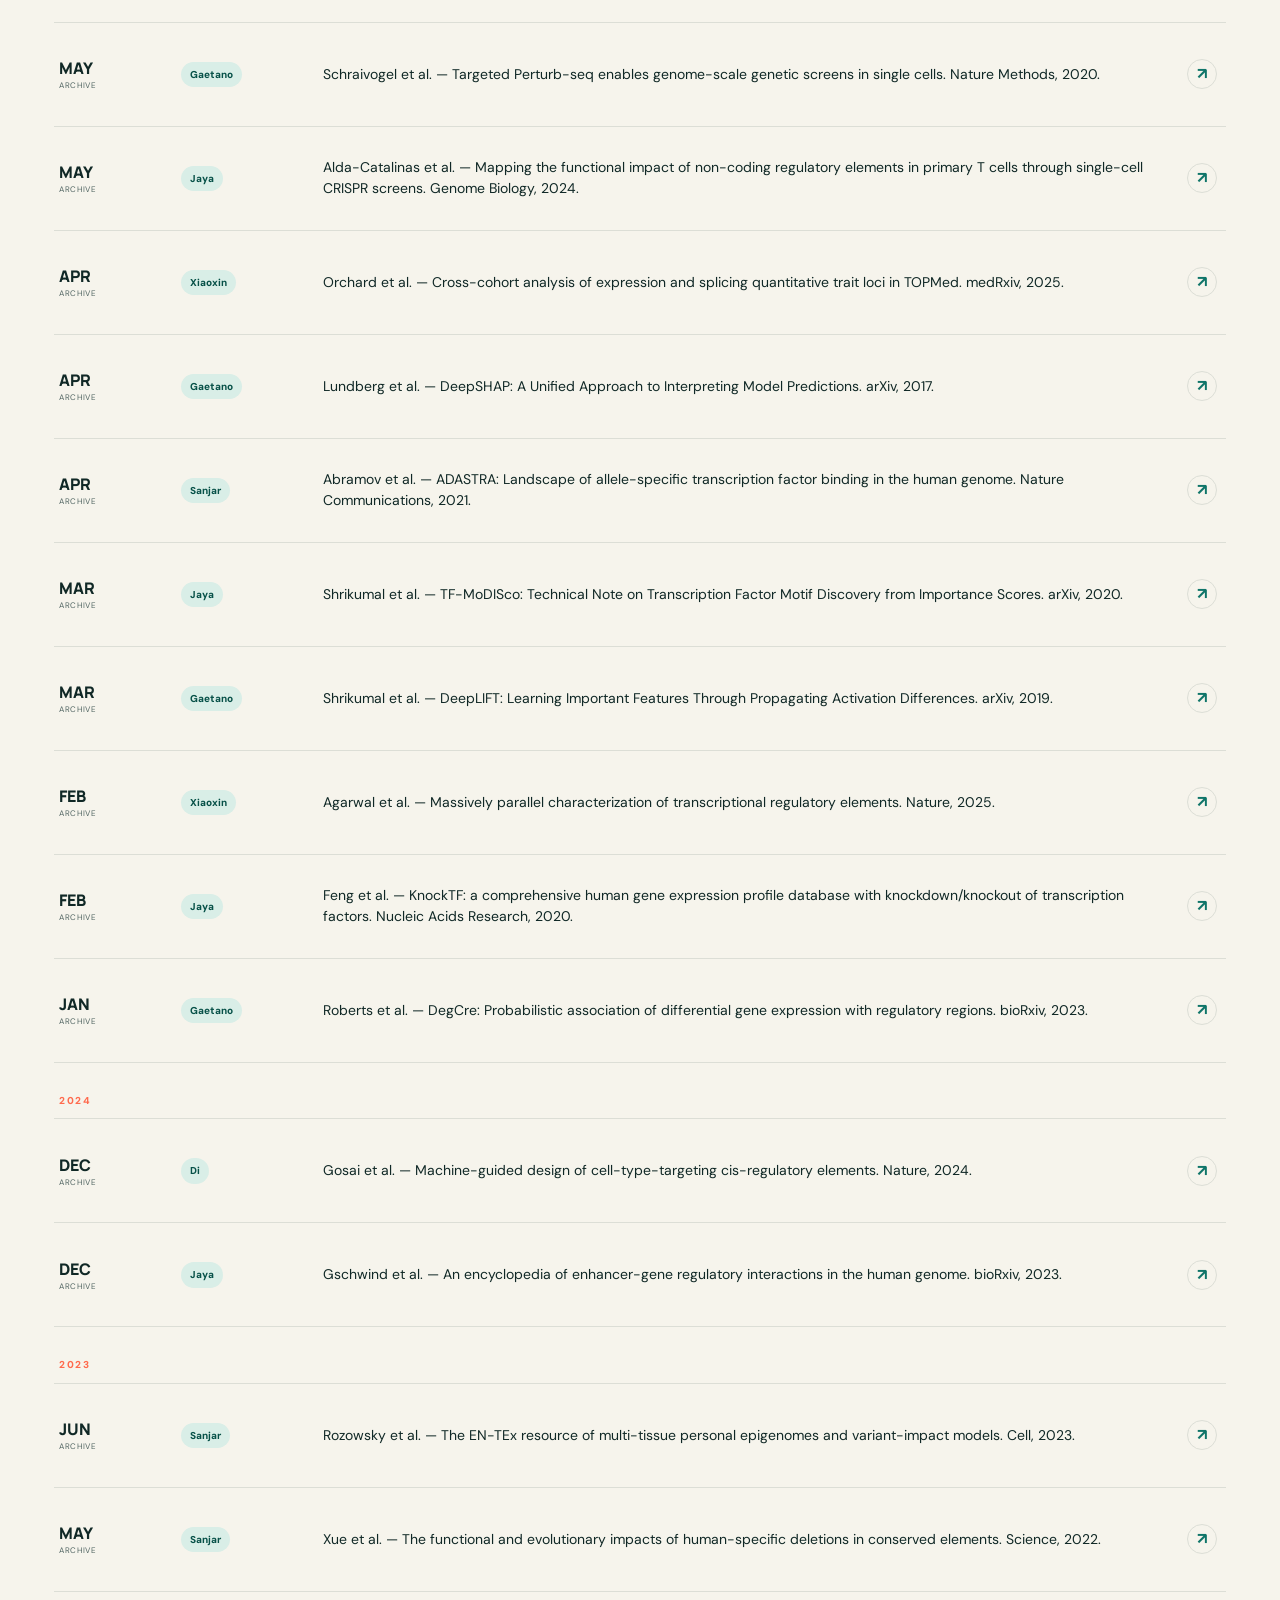
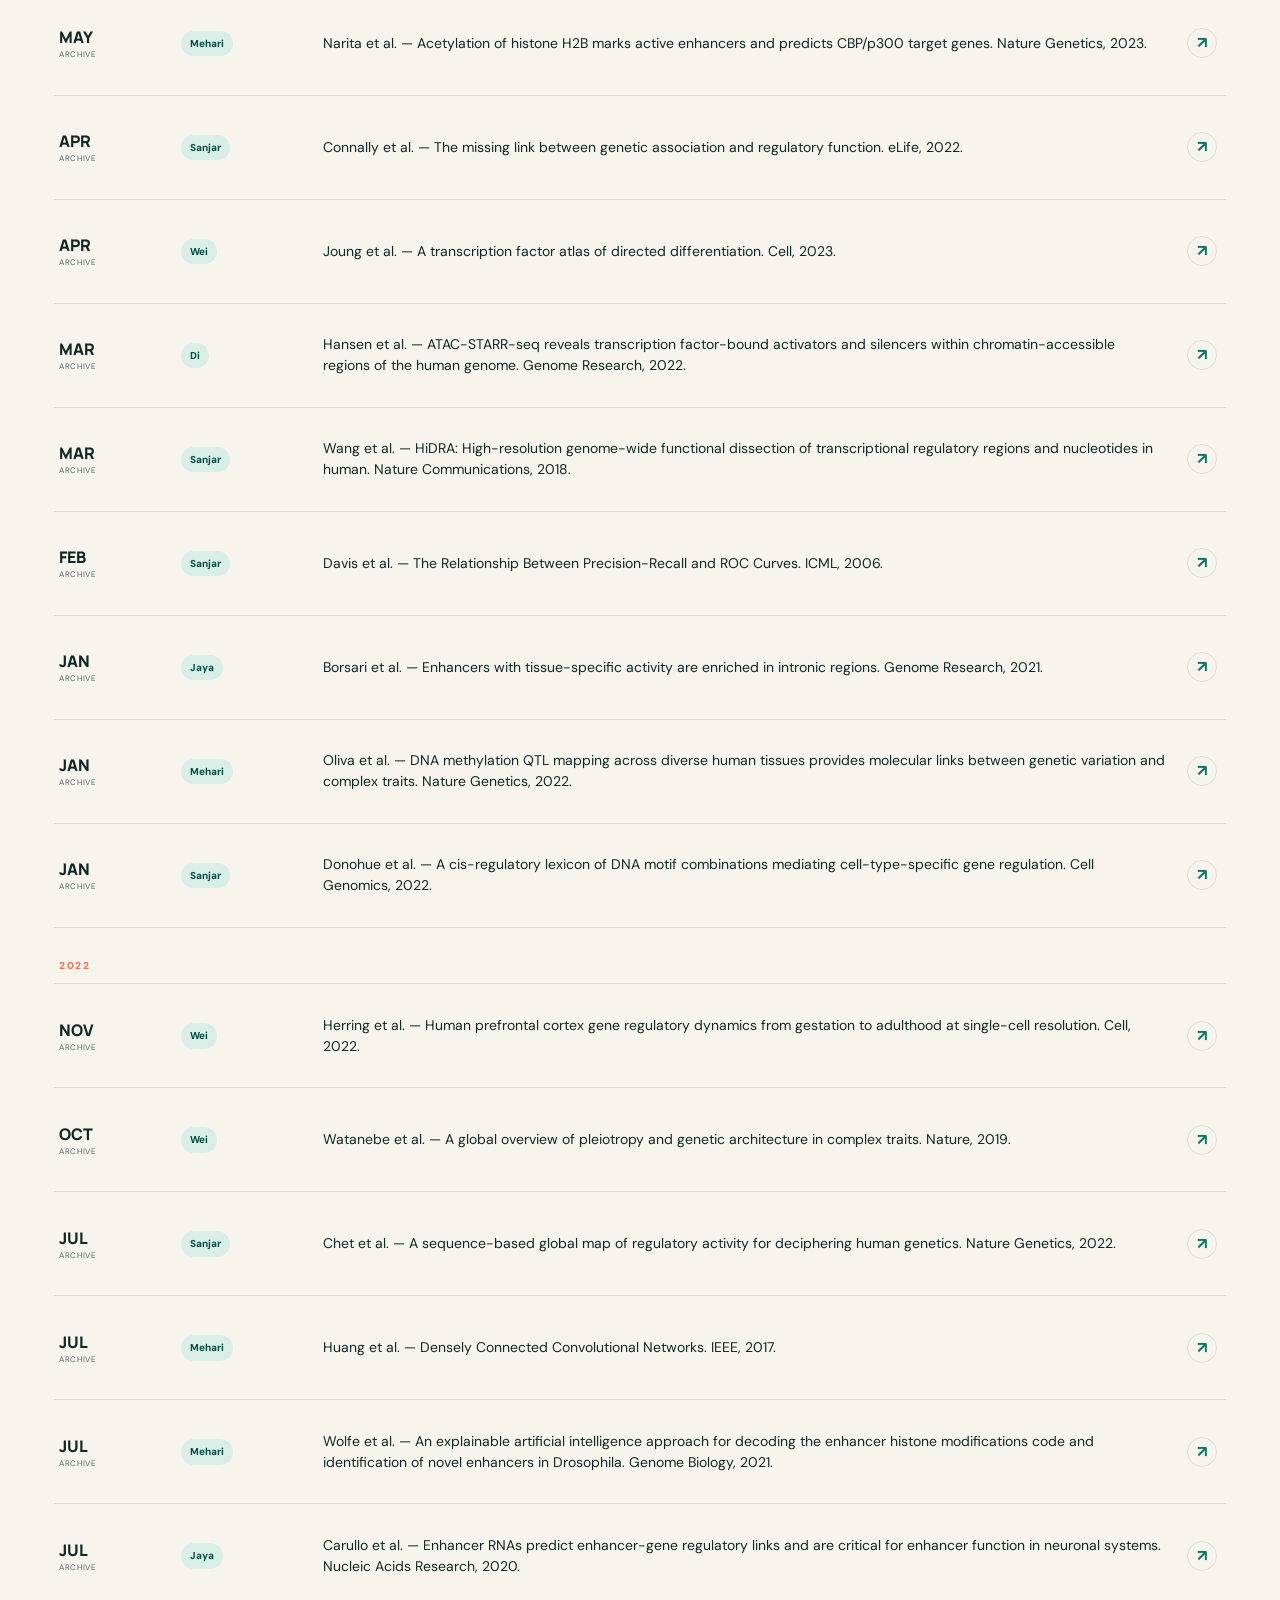
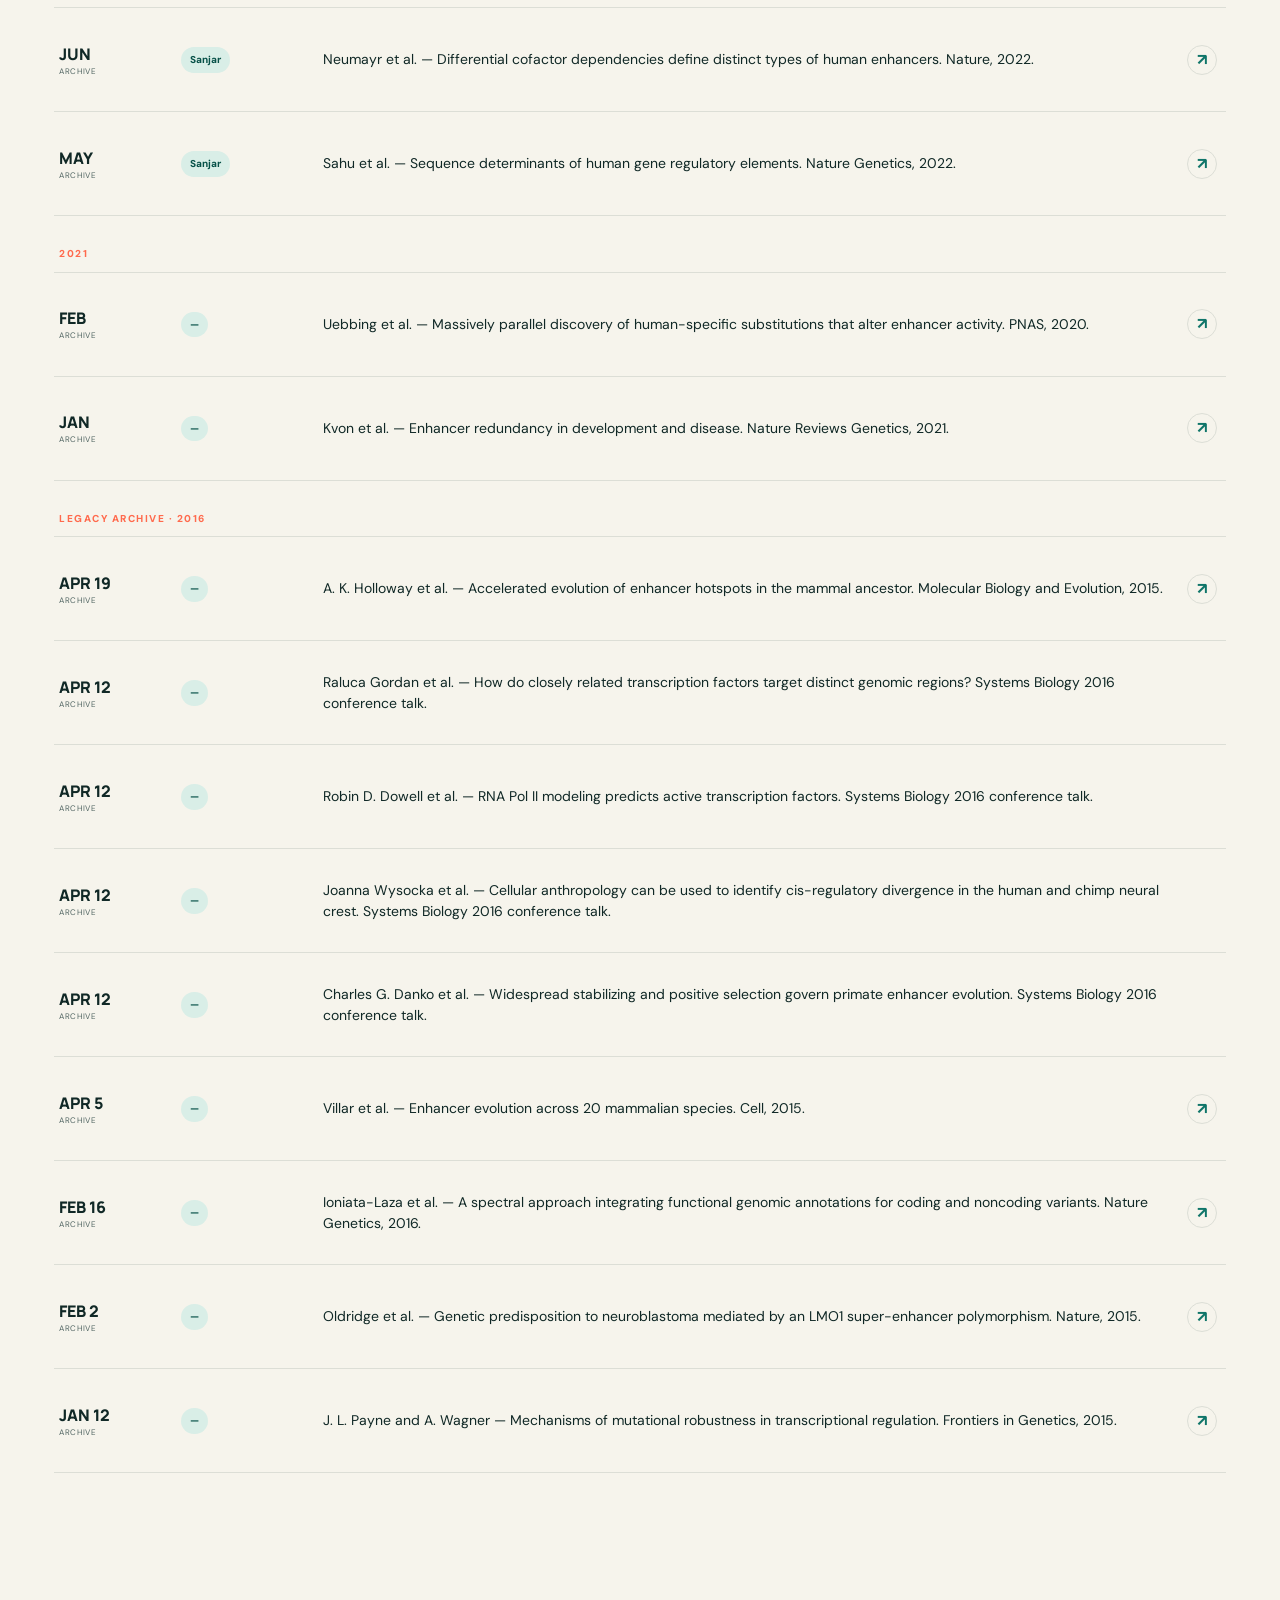
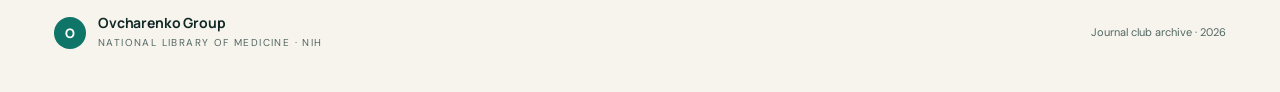
==== commit 63dcd498: "Highlight scheduled archive entries and format months" ====
--- a/journal-club.html
+++ b/journal-club.html
@@ -9,7 +9,7 @@
     <link rel="preconnect" href="https://fonts.gstatic.com" crossorigin />
     <link href="https://fonts.googleapis.com/css2?family=DM+Sans:wght@400;500;600;700&family=Manrope:wght@600;700;800&display=swap" rel="stylesheet" />
     <link rel="stylesheet" href="styles.css?v=9" />
-    <link rel="stylesheet" href="journal-club.css?v=1" />
+    <link rel="stylesheet" href="journal-club.css?v=2" />
   </head>
   <body>
     <a class="skip-link" href="#archive">Skip to archive</a>
@@ -56,6 +56,6 @@
         <p>Journal club archive · <span id="year"></span></p>
       </footer>
     </div>
-    <script src="journal-club.js?v=2" defer></script>
+    <script src="journal-club.js?v=3" defer></script>
   </body>
 </html>
--- a/journal-club.css
+++ b/journal-club.css
@@ -22,9 +22,11 @@
 .archive-list { border-top: 1px solid var(--ink); }
 .archive-row { display: grid; grid-template-columns: 100px 120px 1fr 34px; gap: 22px; align-items: center; min-height: 104px; padding: 17px 5px; border-bottom: 1px solid var(--line); transition: background .2s; }
 .archive-row:hover { background: rgba(255,254,250,.7); }
+.archive-row.is-automatic { background: rgba(217,238,231,.28); }
+.archive-row.is-automatic:hover { background: rgba(217,238,231,.5); }
 .archive-date strong, .archive-date small { display: block; }
 .archive-date strong { font: 800 16px Manrope; }
-.archive-date small { color: var(--ink-soft); font-size: 9px; letter-spacing: .09em; text-transform: uppercase; }
+.archive-date small { color: var(--ink-soft); font-size: 8px; letter-spacing: .08em; text-transform: uppercase; }
 .presenter-chip { justify-self: start; padding: 5px 9px; border-radius: 999px; color: var(--green-dark); background: var(--mint); font-size: 10px; font-weight: 800; }
 .archive-citation { margin: 0; font-size: 14px; line-height: 1.5; }
 .archive-row-link { width: 30px; height: 30px; display: grid; place-items: center; border: 1px solid var(--line); border-radius: 50%; color: var(--green); font-weight: 800; }
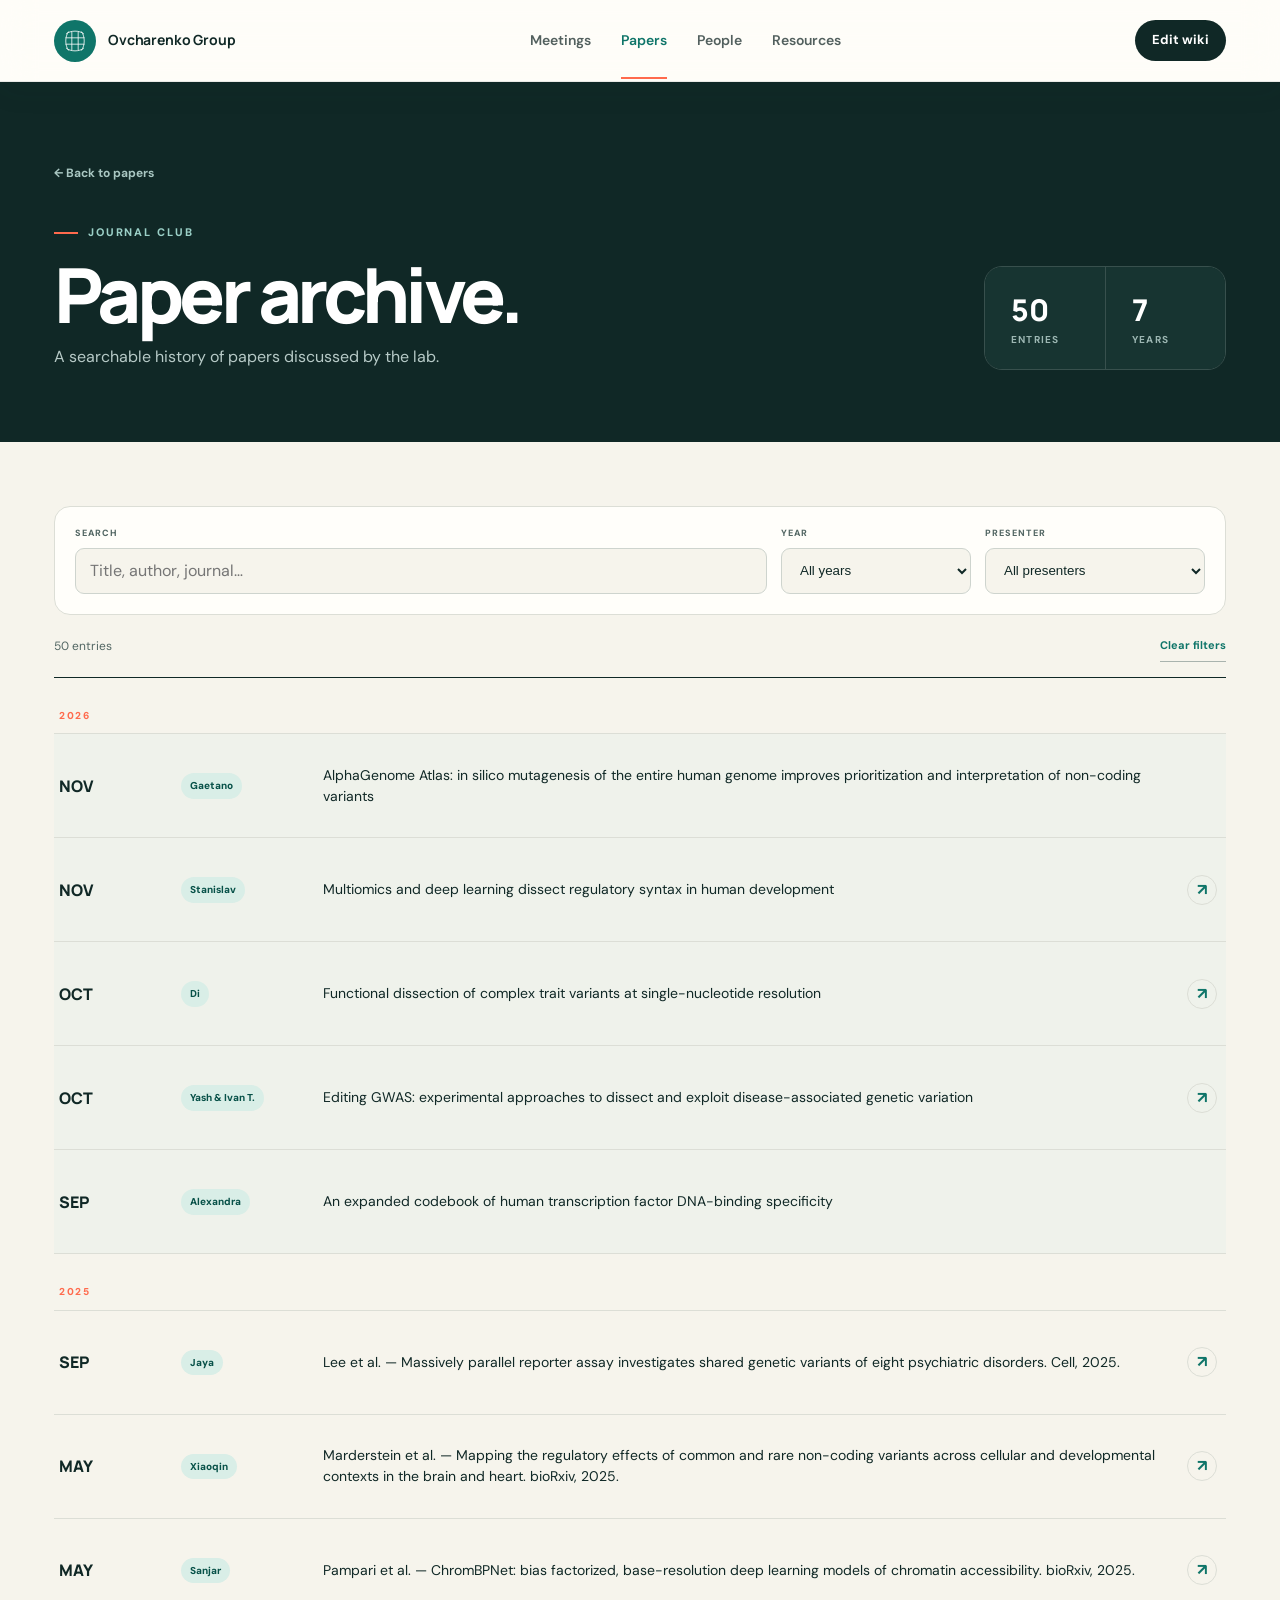
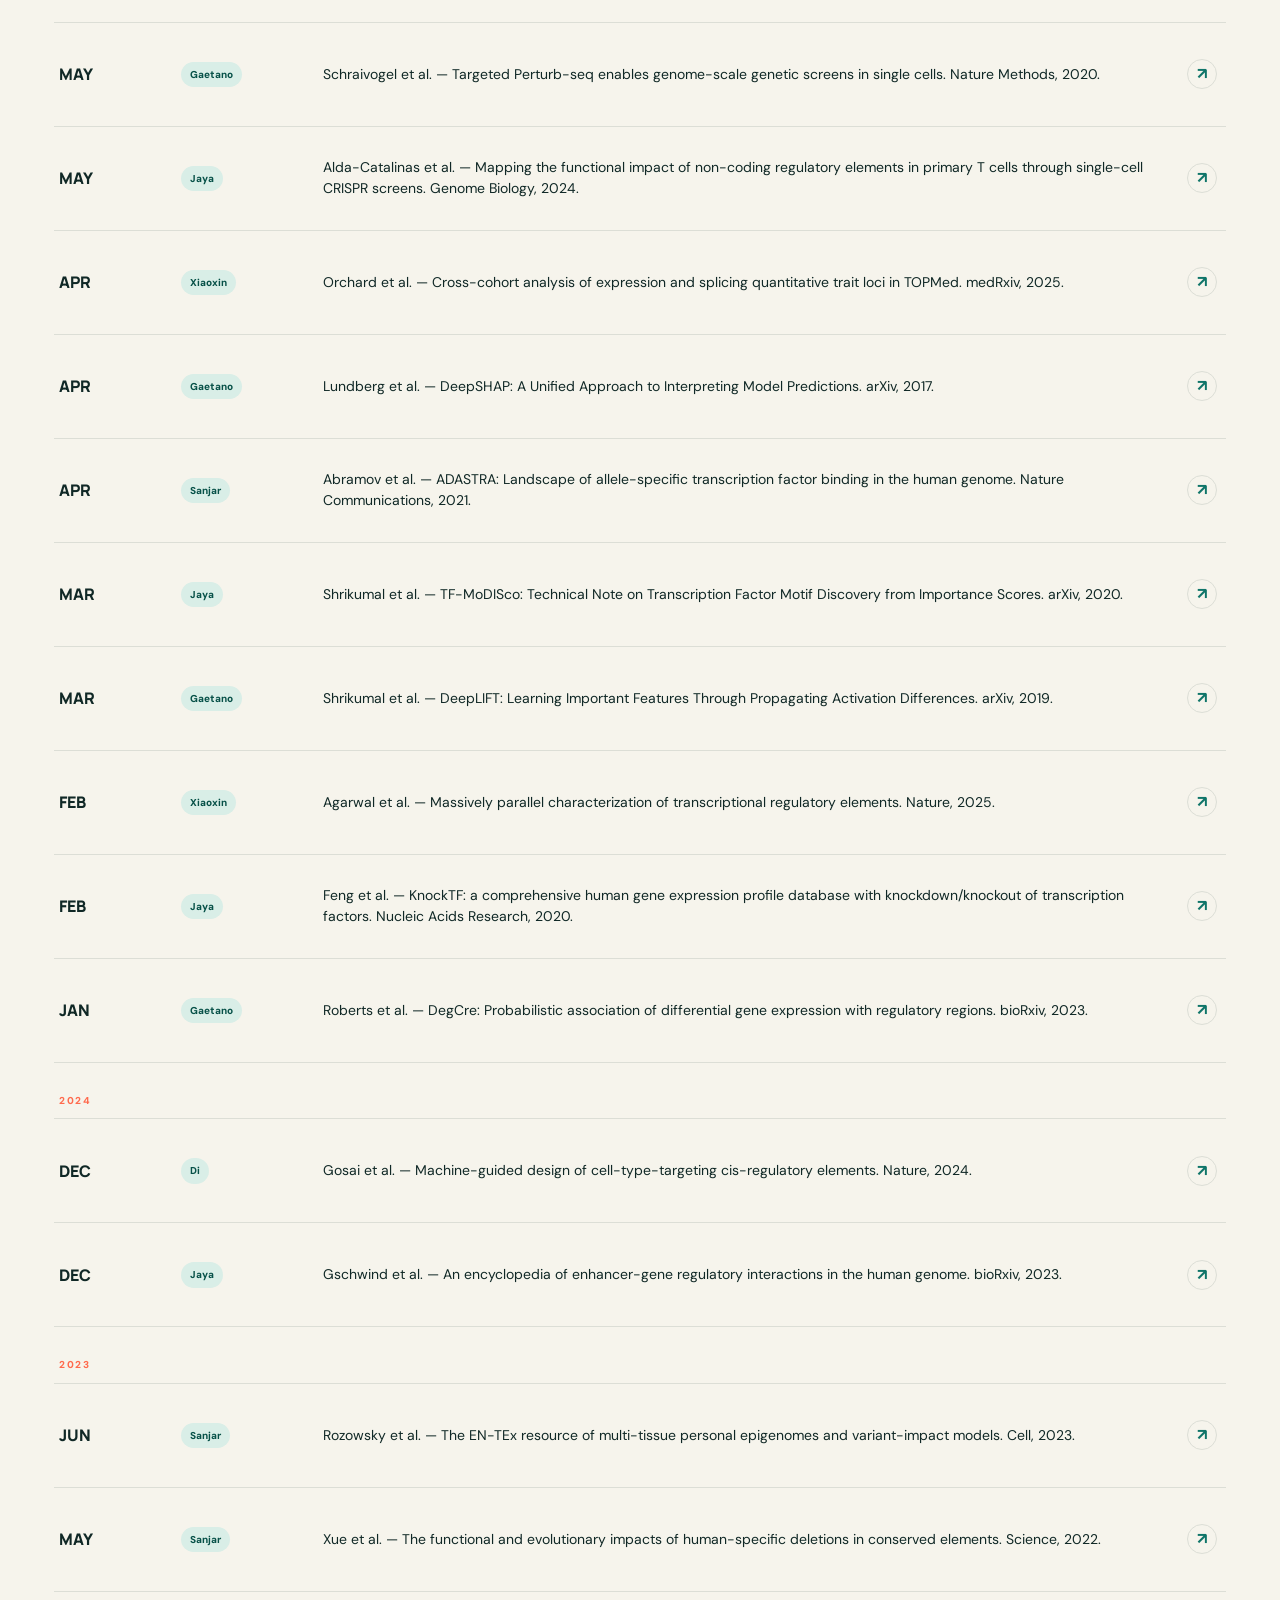
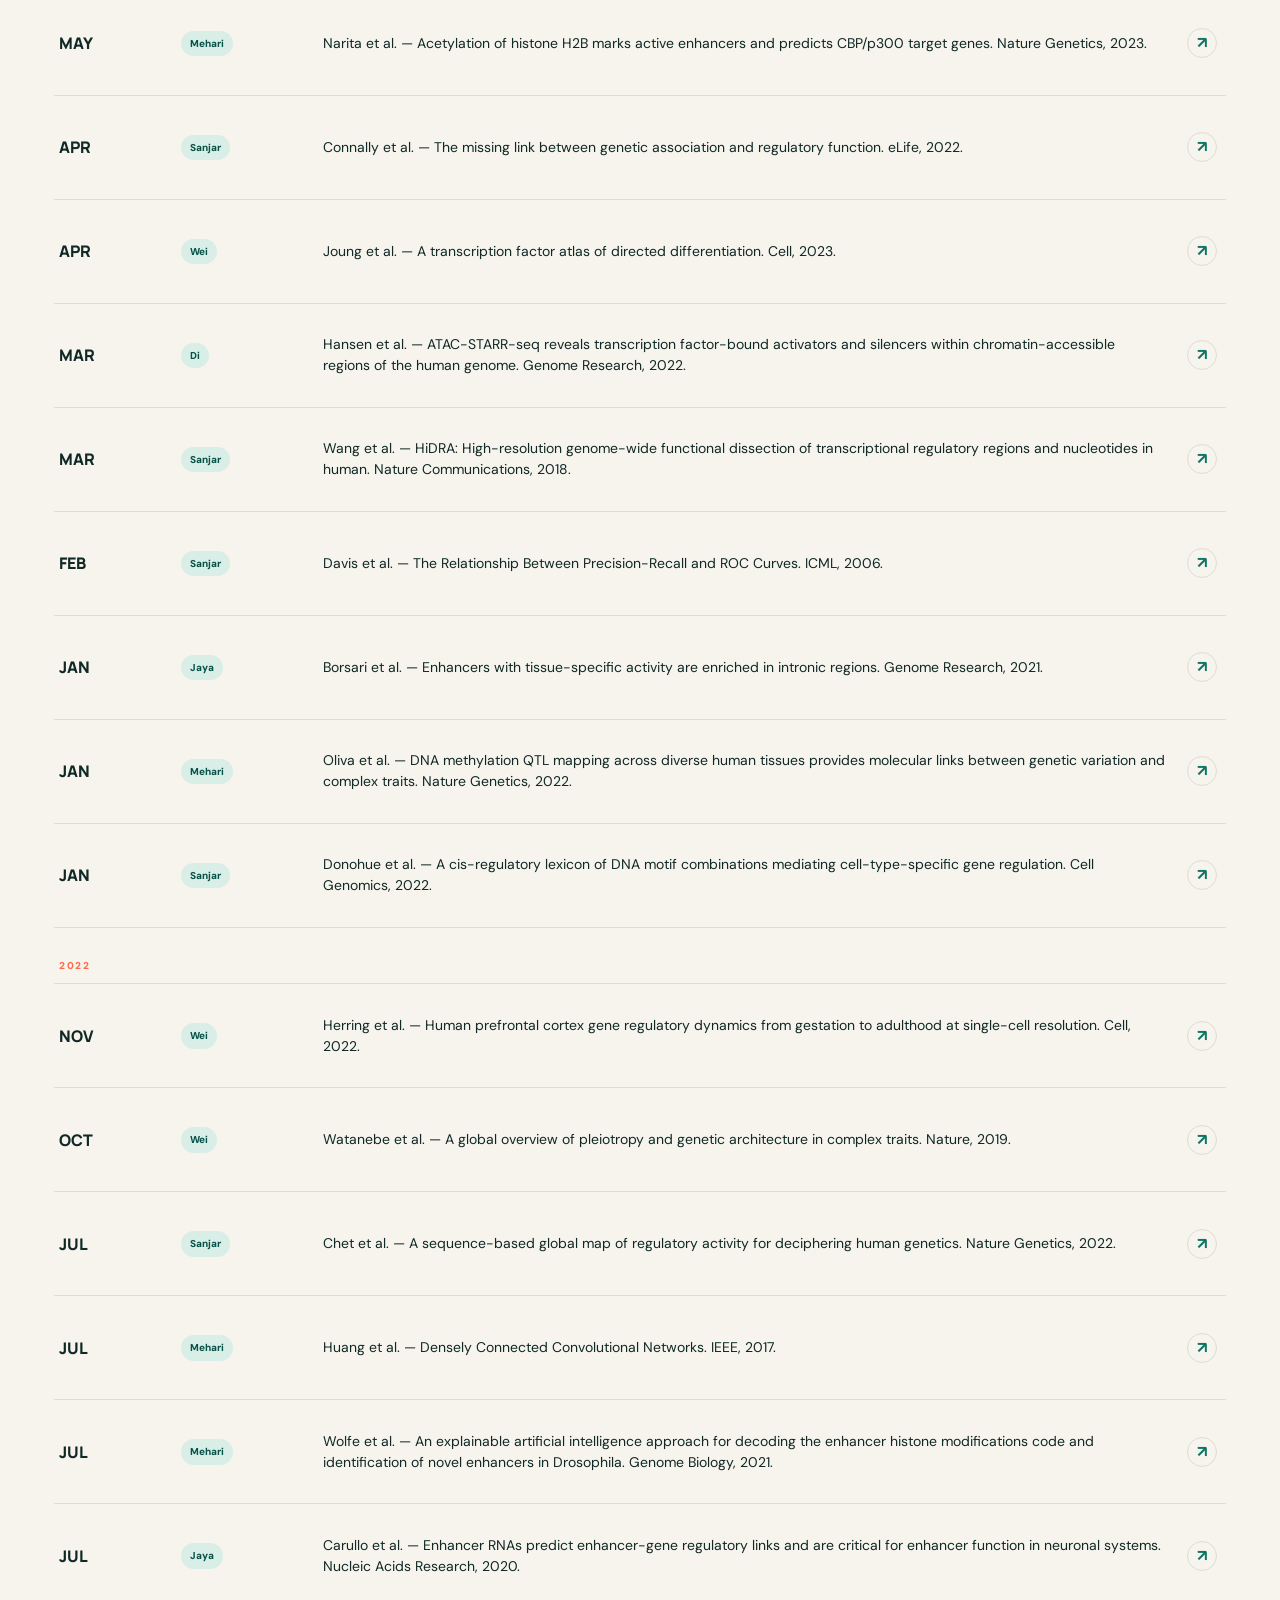
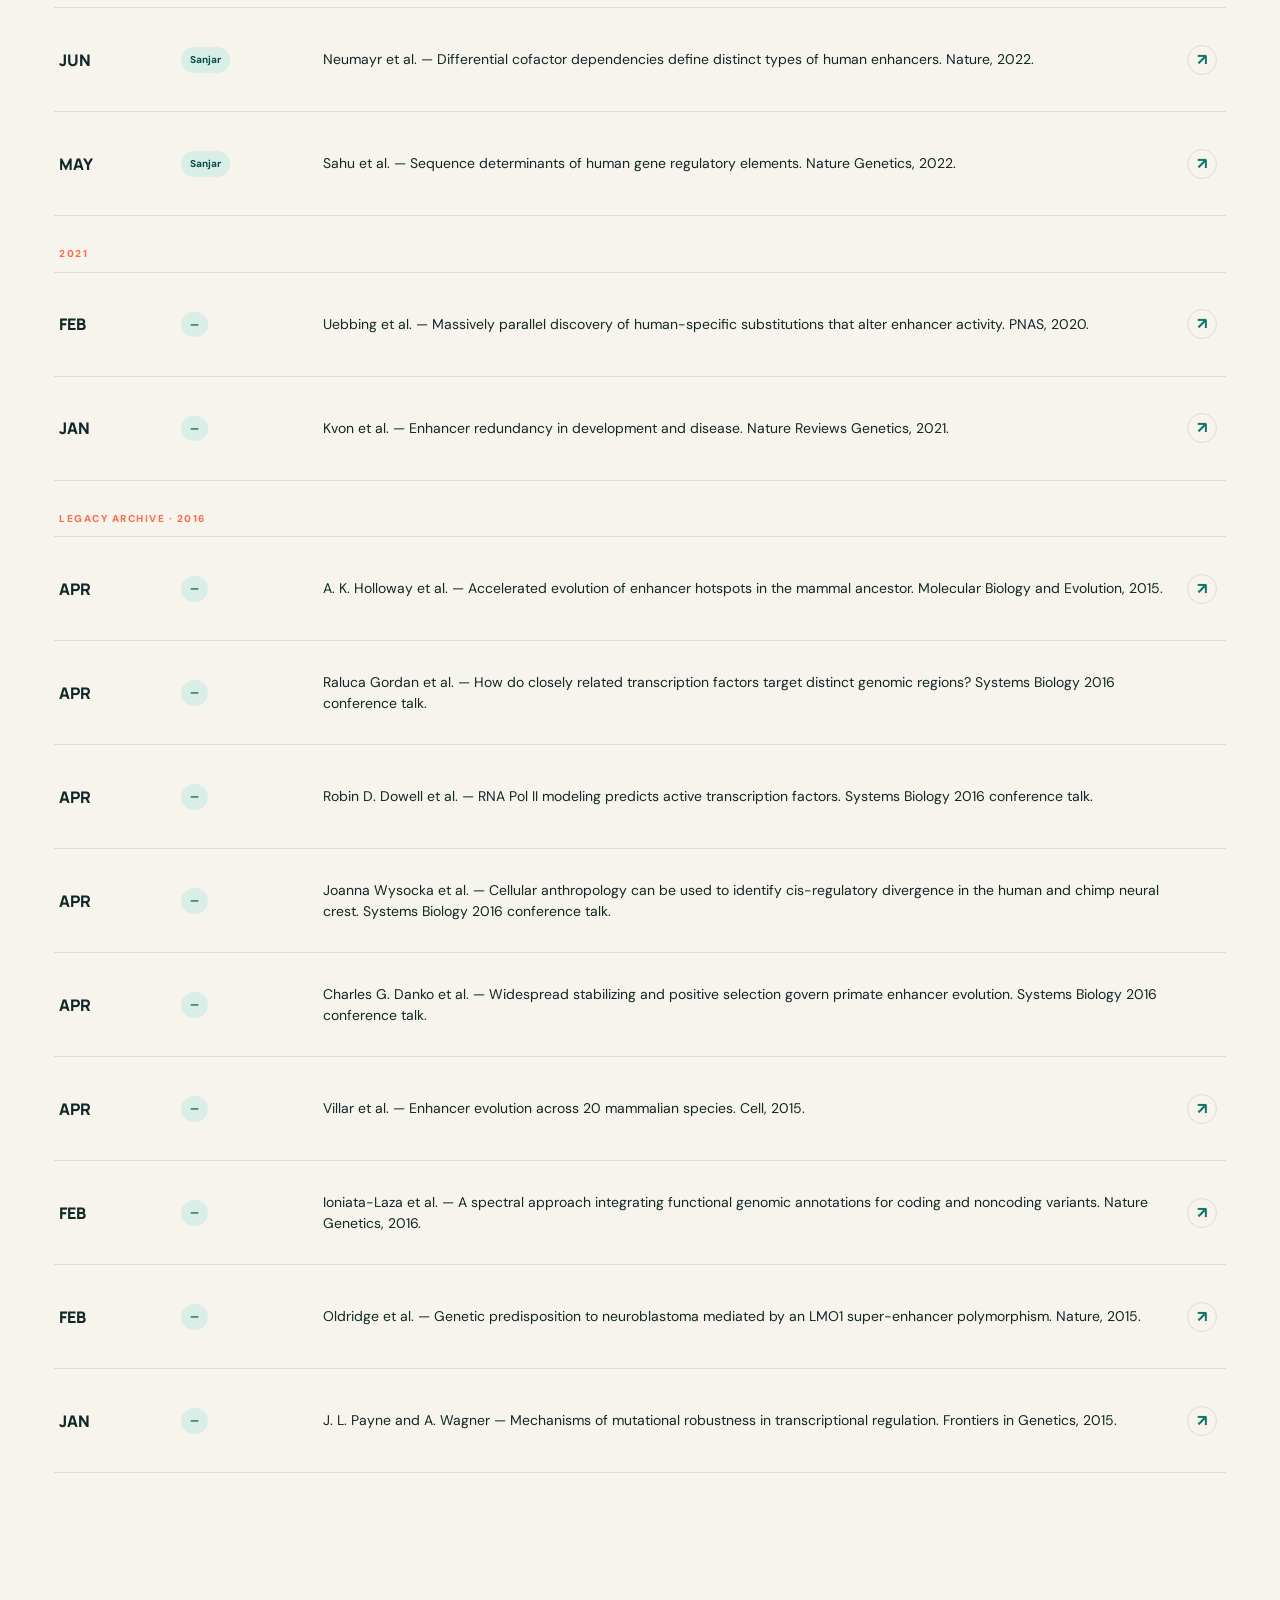
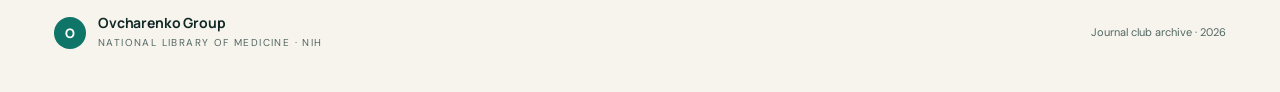
==== commit 65126f31: "Simplify archive dates to month only" ====
--- a/journal-club.html
+++ b/journal-club.html
@@ -56,6 +56,6 @@
         <p>Journal club archive · <span id="year"></span></p>
       </footer>
     </div>
-    <script src="journal-club.js?v=3" defer></script>
+    <script src="journal-club.js?v=4" defer></script>
   </body>
 </html>
--- a/journal-club.css
+++ b/journal-club.css
@@ -24,9 +24,8 @@
 .archive-row:hover { background: rgba(255,254,250,.7); }
 .archive-row.is-automatic { background: rgba(217,238,231,.28); }
 .archive-row.is-automatic:hover { background: rgba(217,238,231,.5); }
-.archive-date strong, .archive-date small { display: block; }
+.archive-date strong { display: block; }
 .archive-date strong { font: 800 16px Manrope; }
-.archive-date small { color: var(--ink-soft); font-size: 8px; letter-spacing: .08em; text-transform: uppercase; }
 .presenter-chip { justify-self: start; padding: 5px 9px; border-radius: 999px; color: var(--green-dark); background: var(--mint); font-size: 10px; font-weight: 800; }
 .archive-citation { margin: 0; font-size: 14px; line-height: 1.5; }
 .archive-row-link { width: 30px; height: 30px; display: grid; place-items: center; border: 1px solid var(--line); border-radius: 50%; color: var(--green); font-weight: 800; }
